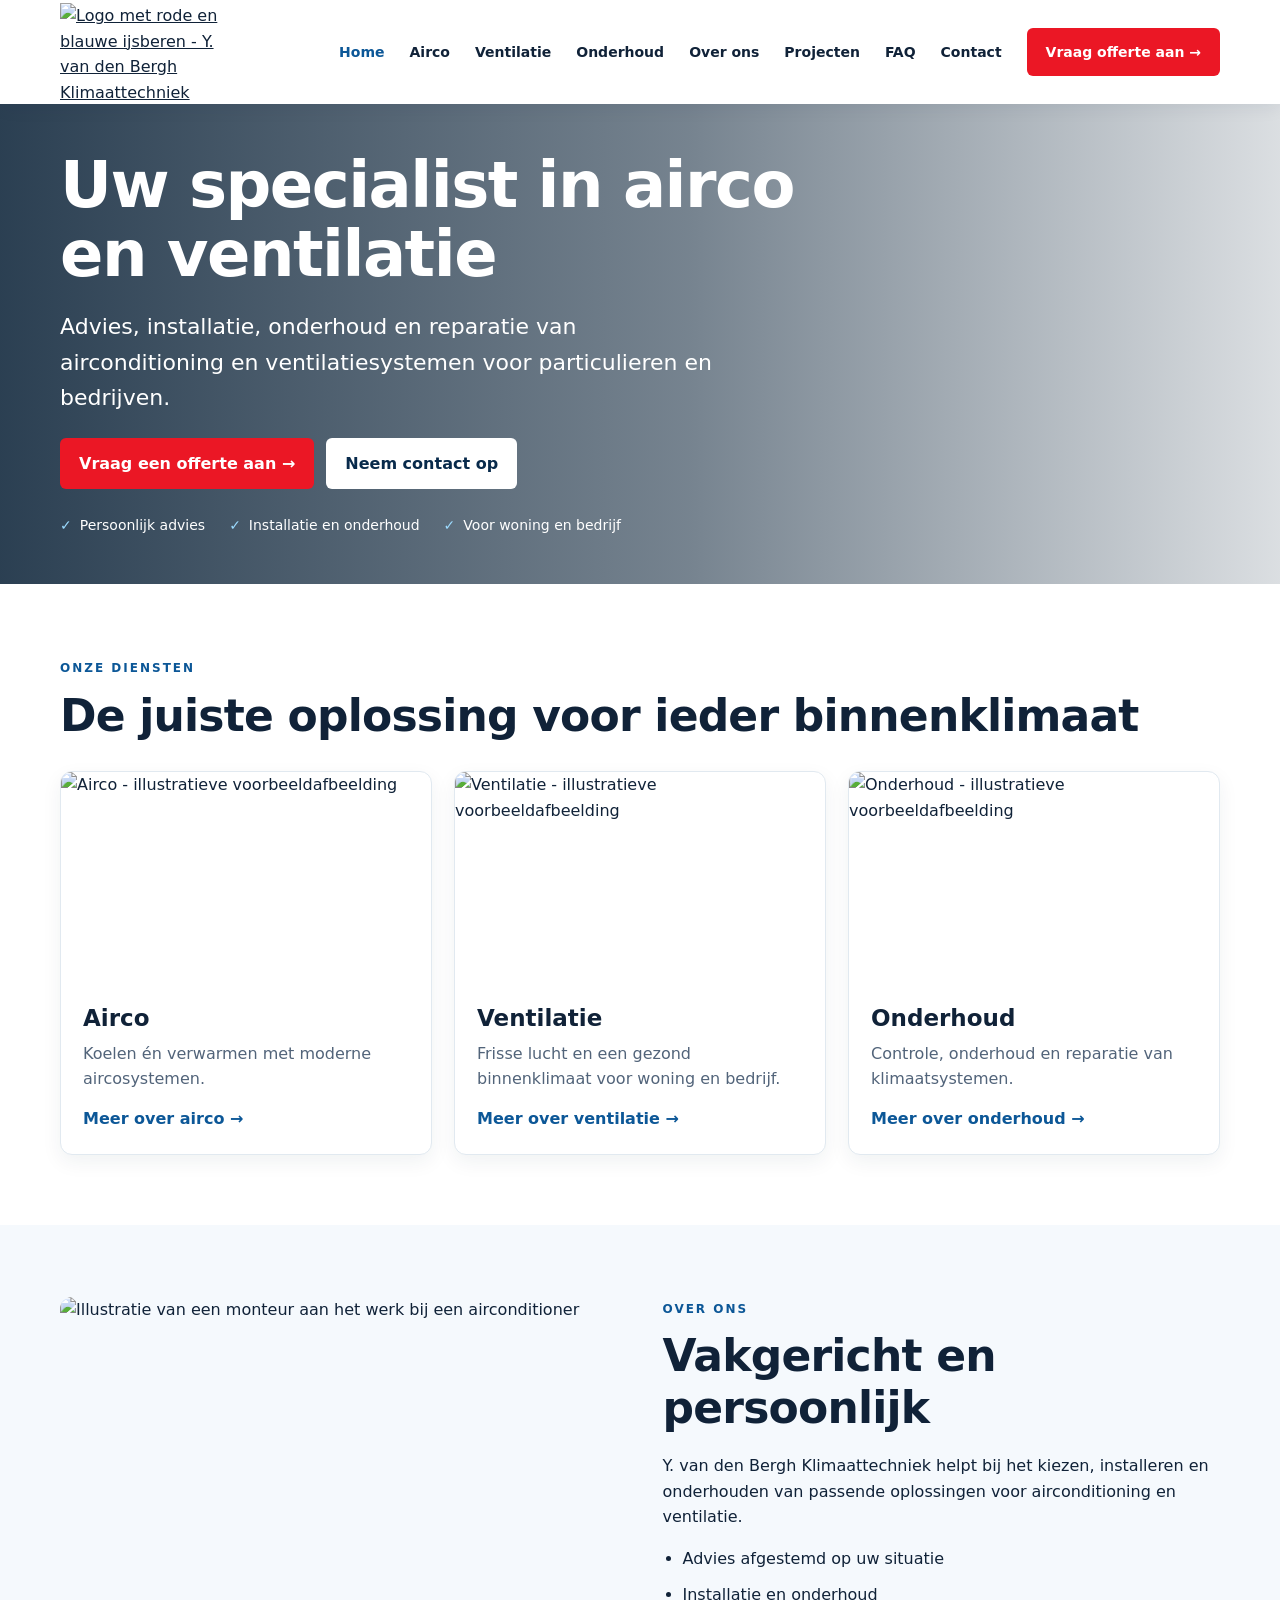
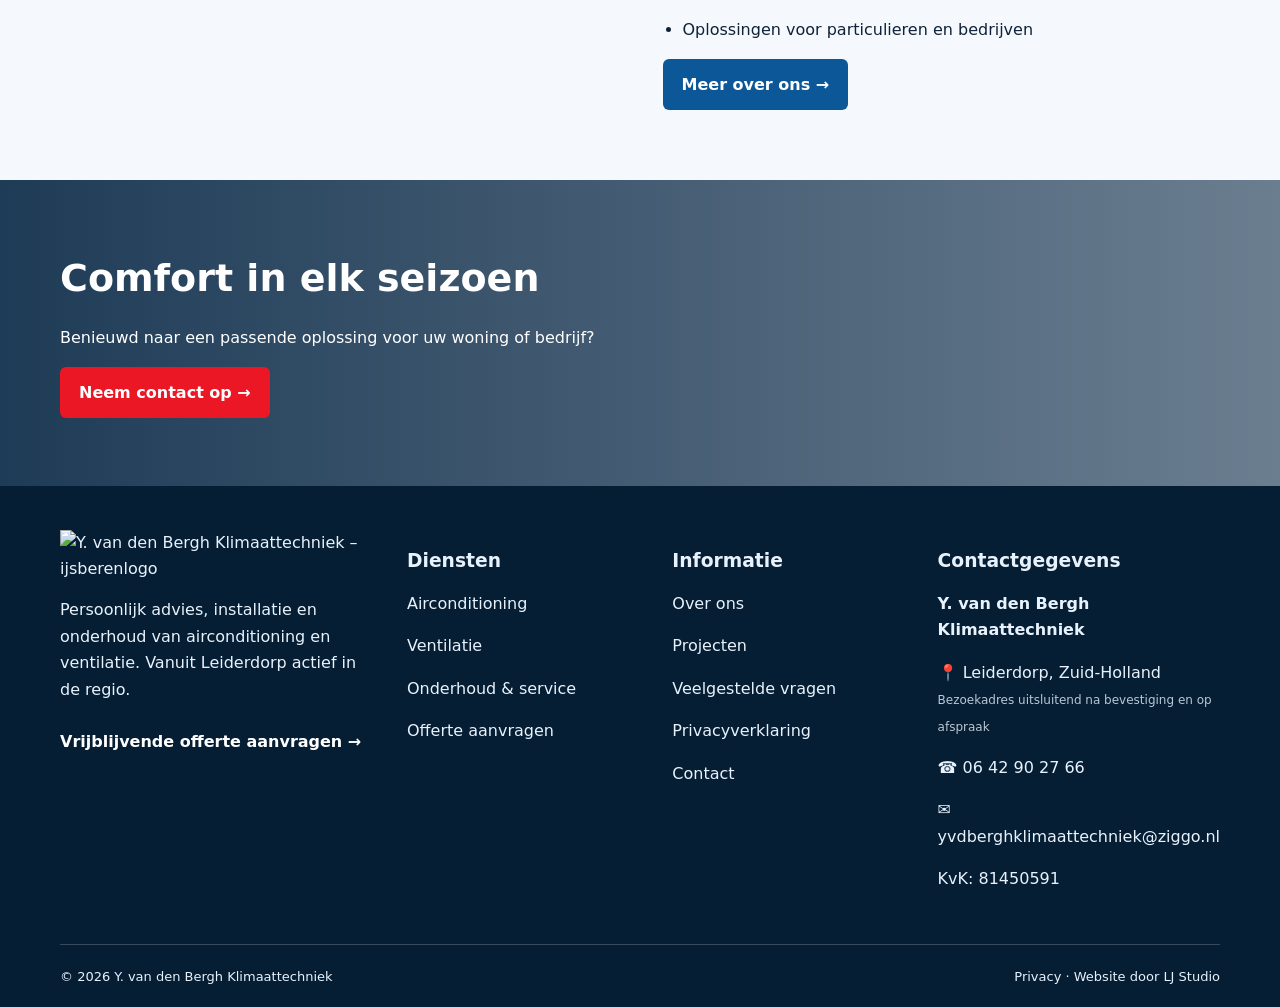
==== index.html @ 5d5ddf6c "Add files via upload" ====
<!DOCTYPE html>

<html lang="nl"><head><meta charset="utf-8"/><meta content="width=device-width, initial-scale=1" name="viewport"/><title>Airco, ventilatie en onderhoud | Y. van den Bergh Klimaattechniek</title><meta content="Advies, installatie en onderhoud van airconditioning en ventilatie voor particulieren en bedrijven." name="description"/><meta content="index,follow" name="robots"/><meta content="#082a4b" name="theme-color"/><link href="https://www.yvdberghklimaattechniek.nl/" rel="canonical"/><link href="style.css" rel="stylesheet"/><script defer="" src="script.js"></script></head><body><header class="header"><div class="container navwrap"><a aria-label="Naar homepage" class="brand" href="index.html"><img alt="Logo met rode en blauwe ijsberen - Y. van den Bergh Klimaattechniek" loading="lazy" src="assets/logo.webp"/></a><button aria-controls="navlinks" aria-expanded="false" aria-label="Navigatiemenu" class="menu">☰</button><nav aria-label="Hoofdnavigatie" class="links" id="navlinks"><a class="active" href="index.html">Home</a><a href="airco.html">Airco</a><a href="ventilatie.html">Ventilatie</a><a href="onderhoud.html">Onderhoud</a><a href="over-ons.html">Over ons</a><a href="projecten.html">Projecten</a><a href="veelgestelde-vragen.html">FAQ</a><a href="contact.html">Contact</a><a class="btn" href="offerte.html">Vraag offerte aan →</a></nav></div></header><main><section class="hero"><div class="container"><h1>Uw specialist in airco en ventilatie</h1><p>Advies, installatie, onderhoud en reparatie van airconditioning en ventilatiesystemen voor particulieren en bedrijven.</p><div class="actions"><a class="btn" href="contact.html">Vraag een offerte aan →</a><a class="btn alt" href="contact.html">Neem contact op</a></div><div class="checks"><span>Persoonlijk advies</span><span>Installatie en onderhoud</span><span>Voor woning en bedrijf</span></div></div></section><section class="section"><div class="container"><span class="eyebrow">Onze diensten</span><h2>De juiste oplossing voor ieder binnenklimaat</h2><div class="grid"><article class="card"><img alt="Airco - illustratieve voorbeeldafbeelding" loading="lazy" src="assets/airco.webp"/><div class="body"><h3>Airco</h3><p>Koelen én verwarmen met moderne aircosystemen.</p><a class="textlink" href="airco.html">Meer over airco →</a></div></article><article class="card"><img alt="Ventilatie - illustratieve voorbeeldafbeelding" loading="lazy" src="assets/ventilatie.webp"/><div class="body"><h3>Ventilatie</h3><p>Frisse lucht en een gezond binnenklimaat voor woning en bedrijf.</p><a class="textlink" href="ventilatie.html">Meer over ventilatie →</a></div></article><article class="card"><img alt="Onderhoud - illustratieve voorbeeldafbeelding" loading="lazy" src="assets/onderhoud.webp"/><div class="body"><h3>Onderhoud</h3><p>Controle, onderhoud en reparatie van klimaatsystemen.</p><a class="textlink" href="onderhoud.html">Meer over onderhoud →</a></div></article></div></div></section><section class="section soft"><div class="container split"><img alt="Illustratie van een monteur aan het werk bij een airconditioner" loading="lazy" src="assets/monteur.webp"/><div><span class="eyebrow">Over ons</span><h2>Vakgericht en persoonlijk</h2><p>Y. van den Bergh Klimaattechniek helpt bij het kiezen, installeren en onderhouden van passende oplossingen voor airconditioning en ventilatie.</p><ul><li>Advies afgestemd op uw situatie</li><li>Installatie en onderhoud</li><li>Oplossingen voor particulieren en bedrijven</li></ul><a class="btn blue" href="over-ons.html">Meer over ons →</a></div></div></section><section class="banner"><div class="container"><h2>Comfort in elk seizoen</h2><p>Benieuwd naar een passende oplossing voor uw woning of bedrijf?</p><a class="btn" href="contact.html">Neem contact op →</a></div></section></main><footer class="footer"><div class="container"><div class="footgrid expanded"><div><a href="index.html"><img alt="Y. van den Bergh Klimaattechniek – ijsberenlogo" loading="lazy" src="assets/logo.webp"/></a><p>Persoonlijk advies, installatie en onderhoud van airconditioning en ventilatie. Vanuit Leiderdorp actief in de regio.</p><a class="foot-cta" href="offerte.html">Vrijblijvende offerte aanvragen →</a></div><div><h3>Diensten</h3><p><a href="airco.html">Airconditioning</a></p><p><a href="ventilatie.html">Ventilatie</a></p><p><a href="onderhoud.html">Onderhoud &amp; service</a></p><p><a href="offerte.html">Offerte aanvragen</a></p></div><div><h3>Informatie</h3><p><a href="over-ons.html">Over ons</a></p><p><a href="projecten.html">Projecten</a></p><p><a href="veelgestelde-vragen.html">Veelgestelde vragen</a></p><p><a href="privacyverklaring.html">Privacyverklaring</a></p><p><a href="contact.html">Contact</a></p></div><div><h3>Contactgegevens</h3><p><strong>Y. van den Bergh Klimaattechniek</strong></p><p><span aria-hidden="true">📍</span> Leiderdorp, Zuid-Holland<br/><small>Bezoekadres uitsluitend na bevestiging en op afspraak</small></p><p><span aria-hidden="true">☎</span> <a href="tel:+31642902766">06 42 90 27 66</a></p><p><span aria-hidden="true">✉</span> <a href="mailto:yvdberghklimaattechniek@ziggo.nl">yvdberghklimaattechniek@ziggo.nl</a></p><p>KvK: 81450591</p></div></div><div class="footerbottom"><span>© 2026 Y. van den Bergh Klimaattechniek</span><span><a href="privacyverklaring.html">Privacy</a> · Website door <a href="https://www.ljstudio.nl/" rel="noopener">LJ Studio</a></span></div></div></footer></body></html>
---- style.css ----
:root{--navy:#082a4b;--blue:#0c5797;--red:#eb1725;--light:#eaf5ff;--ink:#102238;--muted:#52647a}*{box-sizing:border-box}html{scroll-behavior:smooth}body{margin:0;color:var(--ink);font-family:system-ui,-apple-system,Segoe UI,Arial,sans-serif;line-height:1.6}a{color:inherit}img{max-width:100%;display:block}.container{width:min(1160px,calc(100% - 40px));margin:auto}.header{background:#fff;position:sticky;top:0;z-index:20;box-shadow:0 2px 18px #0b244015}.navwrap{display:flex;align-items:center;justify-content:space-between;gap:20px;min-height:104px}.brand img{width:175px;height:98px;object-fit:contain}.links{display:flex;align-items:center;gap:25px}.links a{text-decoration:none;font-weight:650;font-size:14px;white-space:nowrap}.links a.active,.links a:hover{color:var(--blue)}.btn{display:inline-flex;align-items:center;justify-content:center;gap:9px;padding:13px 19px;border-radius:6px;text-decoration:none;font-weight:750;background:var(--red);color:#fff;border:0;cursor:pointer}.btn:hover{filter:brightness(.94)}.btn.alt{background:#fff;color:var(--navy)}.btn.blue{background:var(--blue)}.menu{display:none;border:1px solid #cdd9e6;background:#fff;border-radius:8px;padding:10px 14px;font-size:24px}.hero{background:linear-gradient(90deg,#061e34d9 0%,#061e348c 54%,#061e3425 100%),url('assets/hero.webp') center/cover;min-height:480px;display:flex;align-items:center;color:white}.hero h1{font-size:clamp(36px,5vw,65px);line-height:1.08;max-width:740px;margin:0 0 20px;letter-spacing:-1.5px}.hero p{font-size:clamp(17px,2vw,22px);max-width:660px;margin:0 0 23px}.actions{display:flex;gap:12px;flex-wrap:wrap}.checks{display:flex;gap:24px;flex-wrap:wrap;margin-top:25px;font-size:14px}.checks span:before{content:'✓';color:#9cdbff;margin-right:8px}.section{padding:70px 0}.section.soft{background:#f5f9fd}.eyebrow{font-size:12px;font-weight:800;color:var(--blue);letter-spacing:2px;text-transform:uppercase}.section h2,.pagehero h1{font-size:clamp(29px,4vw,44px);line-height:1.17;letter-spacing:-.8px;margin:10px 0 20px}.intro{color:var(--muted);max-width:720px}.grid{display:grid;grid-template-columns:repeat(3,1fr);gap:22px;margin-top:30px}.card{border:1px solid #e1e9f0;border-radius:12px;overflow:hidden;box-shadow:0 7px 20px #122b4410;background:white}.card img{width:100%;height:210px;object-fit:cover}.card .body{padding:22px}.card h3{font-size:23px;margin:0 0 8px}.card p{color:var(--muted);margin:0 0 14px}.textlink{color:var(--blue);font-weight:750;text-decoration:none}.split{display:grid;grid-template-columns:1fr 1fr;gap:45px;align-items:center}.split img{width:100%;height:410px;object-fit:cover;border-radius:12px}.split ul{padding-left:20px}.split li{margin:10px 0}.pagehero{padding:85px 0;background:linear-gradient(110deg,#072743,#115a93);color:white}.pagehero p{max-width:760px;font-size:19px}.content p{max-width:800px}.banner{background:linear-gradient(90deg,#082846e8,#08284699),url('assets/kantoor.webp') center/cover;color:#fff;padding:68px 0}.banner h2{font-size:38px;margin:0 0 8px}.footer{background:#061e34;color:#e8f2fc;padding:44px 0 20px}.footgrid{display:grid;grid-template-columns:2fr 1fr 1.3fr;gap:28px}.footer a{color:#e8f2fc;text-decoration:none}.footer a:hover{text-decoration:underline}.footer .small{font-size:13px;color:#c2d3e2;border-top:1px solid #ffffff30;padding-top:18px;margin-top:28px}.footerlogo{background:white;padding:8px;border-radius:8px;width:150px}.form{max-width:720px;display:grid;gap:14px}.form label{font-weight:700}.form input,.form textarea,.form select{width:100%;font:inherit;padding:12px;border:1px solid #b9c9d7;border-radius:7px}.form textarea{min-height:140px}.note{background:#eaf5ff;border-left:4px solid var(--blue);padding:16px;border-radius:5px;color:#30475c}.feature{padding:18px;background:#f2f8ff;border-radius:10px;margin:15px 0}.pill{display:inline-block;background:#e7f3ff;color:#074778;border-radius:50px;padding:6px 12px;font-weight:700;font-size:13px}.faq details{border-bottom:1px solid #d9e4ef;padding:15px 0}.faq summary{cursor:pointer;font-weight:750}h3{line-height:1.25}@media(max-width:850px){.navwrap{min-height:75px}.brand img{width:125px;height:70px}.menu{display:block}.links{display:none;position:absolute;left:0;right:0;top:75px;background:#fff;box-shadow:0 10px 18px #061e3420;padding:20px;flex-direction:column;align-items:stretch;gap:17px}.links.open{display:flex}.grid{grid-template-columns:1fr}.split{grid-template-columns:1fr}.split img{height:300px}.footgrid{grid-template-columns:1fr 1fr}.hero{min-height:530px}.hero h1{font-size:39px}}@media(max-width:530px){.container{width:min(100% - 28px,1160px)}.section{padding:45px 0}.footgrid{grid-template-columns:1fr}.hero h1{font-size:34px}.pagehero{padding:54px 0}.checks{gap:10px}.actions .btn{width:100%}.banner h2{font-size:30px}}

/* Uitgebreide footer, privacy en formulier */
.footgrid.expanded{grid-template-columns:1.35fr 1fr 1fr 1.2fr;gap:32px}.footer .footgrid p{line-height:1.65}.footer a{color:inherit}.footer a:hover{text-decoration:underline}.foot-cta{display:inline-block;margin-top:10px;color:#fff!important;font-weight:700}.footerbottom{border-top:1px solid rgba(255,255,255,.2);margin-top:35px;padding-top:22px;display:flex;gap:16px;justify-content:space-between;flex-wrap:wrap;font-size:13px}.legal{max-width:820px}.legal h2{margin-top:30px}.legal p{line-height:1.75}.faq{max-width:900px}.faq details{border-bottom:1px solid #d7e0ea;padding:17px 5px}.faq summary{cursor:pointer;font-weight:700;color:#082a4b}.faq p{padding-top:10px}.formgrid{display:grid;grid-template-columns:1fr 1fr;gap:14px}.consent{display:flex;align-items:flex-start;gap:10px;font-size:14px;line-height:1.5}.consent input{width:auto;margin-top:5px}.hidden-field{position:absolute;left:-9999px}.footer small{font-size:12px;opacity:.8}@media(max-width:900px){.footgrid.expanded{grid-template-columns:repeat(2,minmax(0,1fr))}}@media(max-width:600px){.footgrid.expanded,.formgrid{grid-template-columns:1fr}.footerbottom{flex-direction:column}}
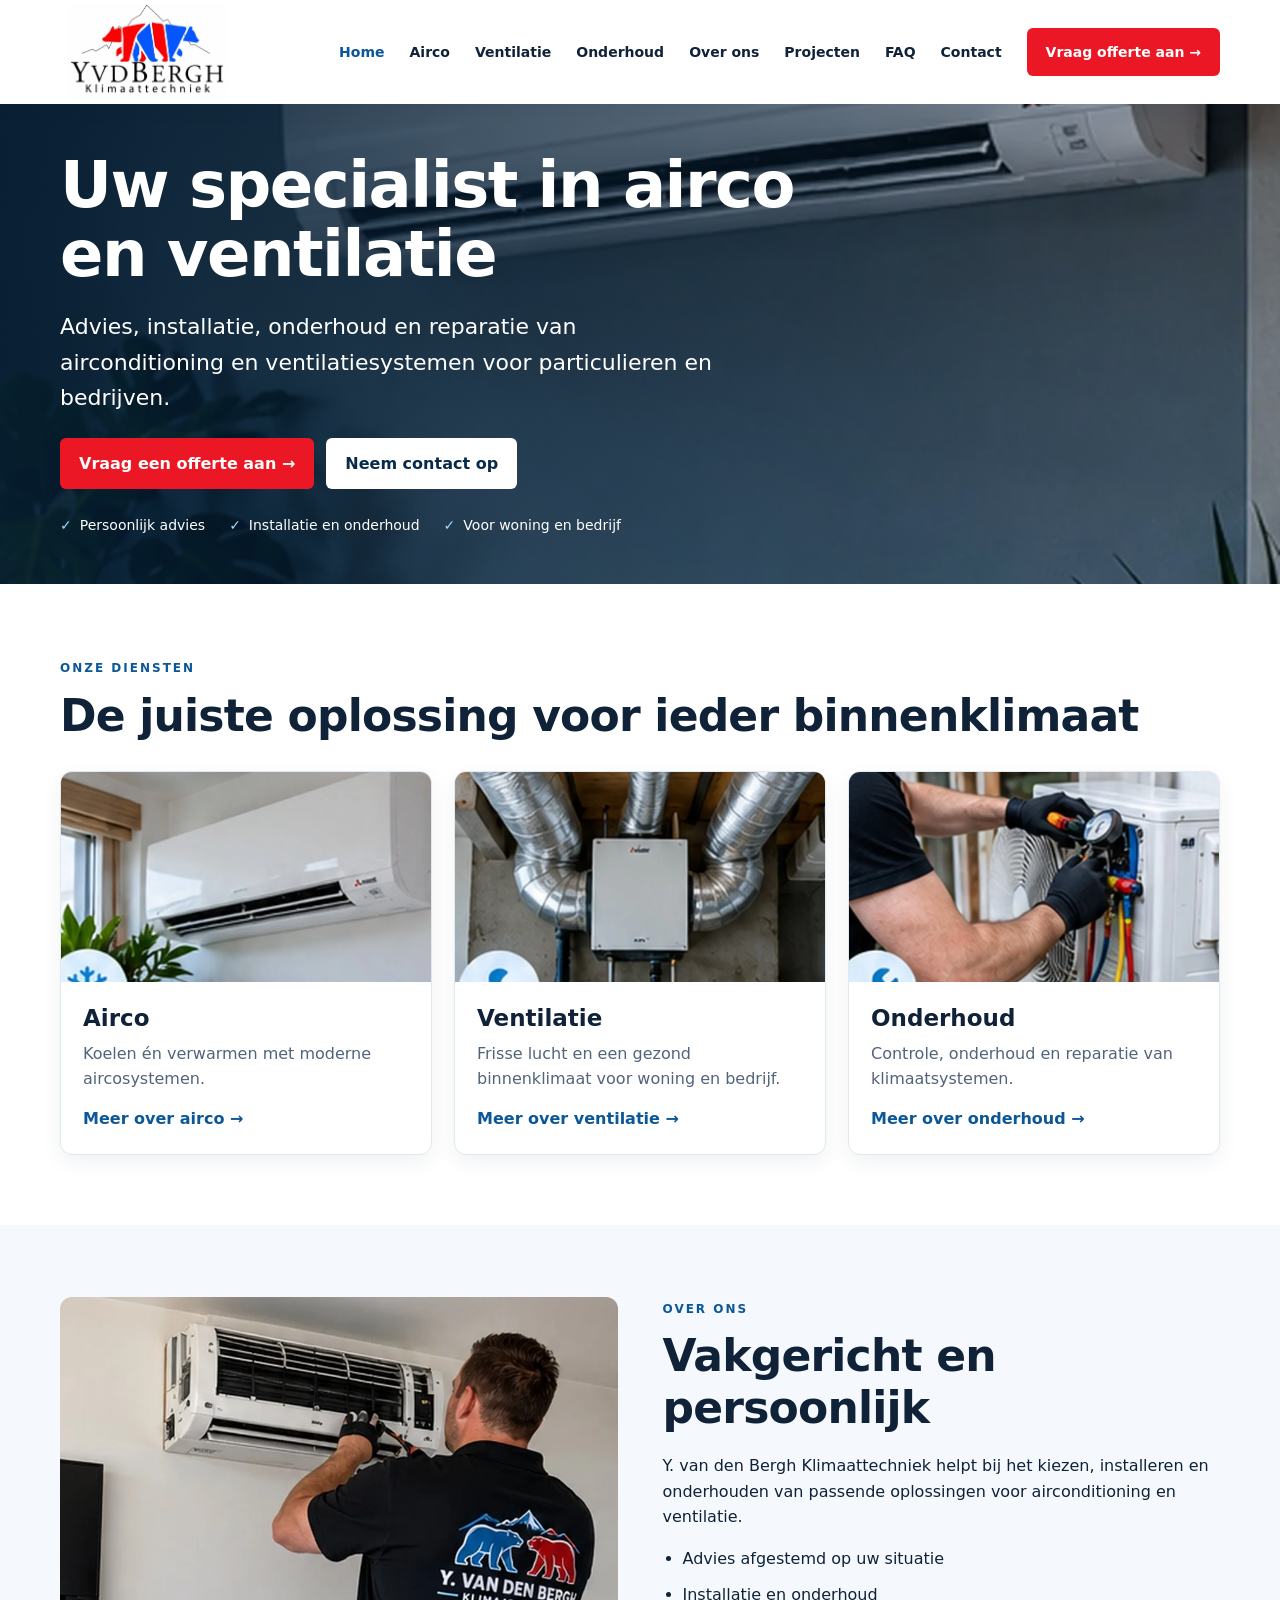
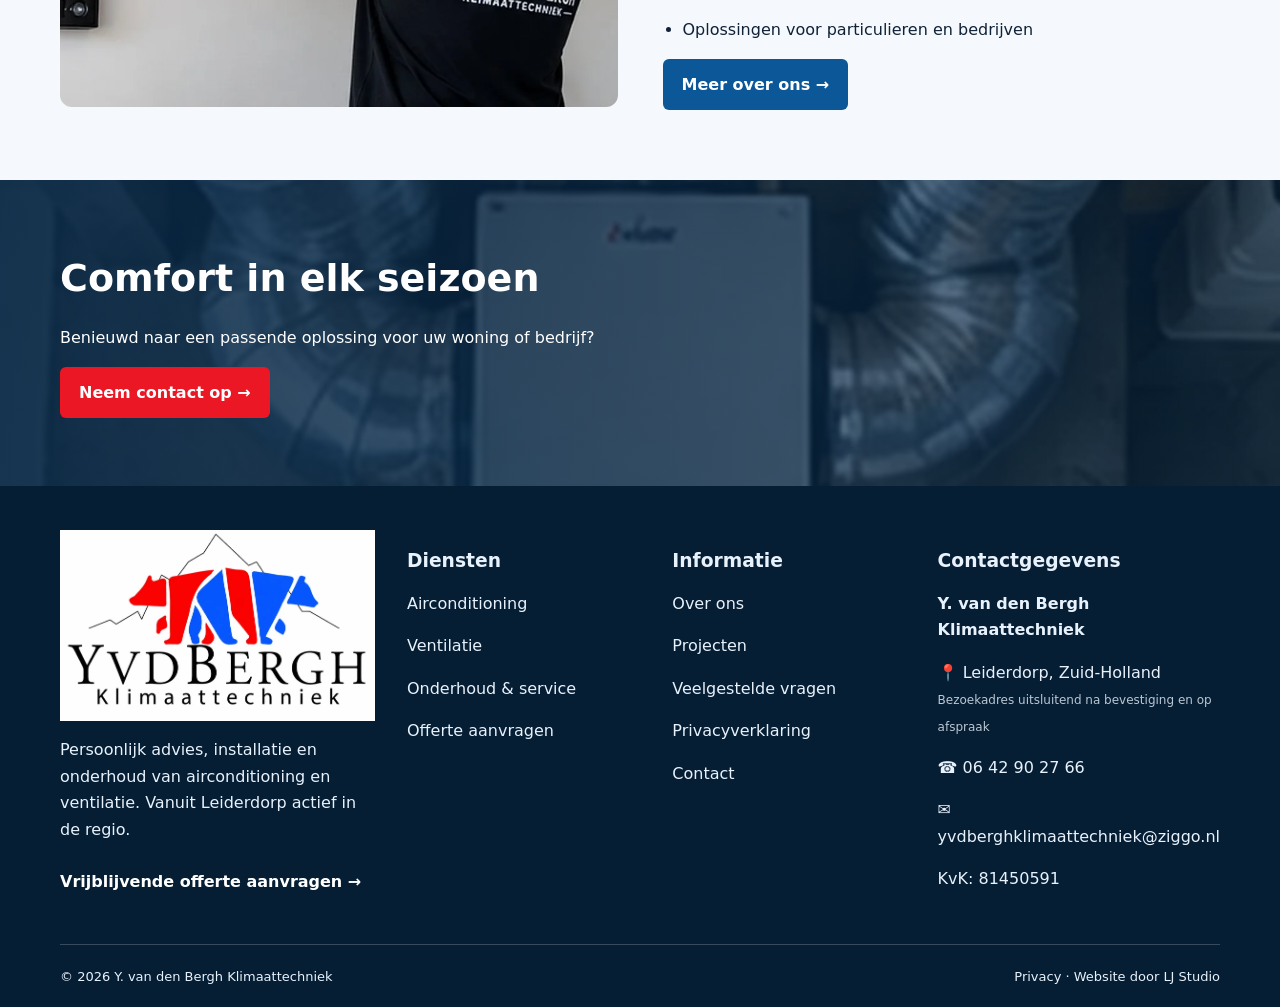
==== commit c1c5e81a: "Verbeter homepage offerte-CTA voor demo" ====
--- a/index.html
+++ b/index.html
@@ -1,3 +1,3 @@
 <!DOCTYPE html>
 
-<html lang="nl"><head><meta charset="utf-8"/><meta content="width=device-width, initial-scale=1" name="viewport"/><title>Airco, ventilatie en onderhoud | Y. van den Bergh Klimaattechniek</title><meta content="Advies, installatie en onderhoud van airconditioning en ventilatie voor particulieren en bedrijven." name="description"/><meta content="index,follow" name="robots"/><meta content="#082a4b" name="theme-color"/><link href="https://www.yvdberghklimaattechniek.nl/" rel="canonical"/><link href="style.css" rel="stylesheet"/><script defer="" src="script.js"></script></head><body><header class="header"><div class="container navwrap"><a aria-label="Naar homepage" class="brand" href="index.html"><img alt="Logo met rode en blauwe ijsberen - Y. van den Bergh Klimaattechniek" loading="lazy" src="assets/logo.webp"/></a><button aria-controls="navlinks" aria-expanded="false" aria-label="Navigatiemenu" class="menu">☰</button><nav aria-label="Hoofdnavigatie" class="links" id="navlinks"><a class="active" href="index.html">Home</a><a href="airco.html">Airco</a><a href="ventilatie.html">Ventilatie</a><a href="onderhoud.html">Onderhoud</a><a href="over-ons.html">Over ons</a><a href="projecten.html">Projecten</a><a href="veelgestelde-vragen.html">FAQ</a><a href="contact.html">Contact</a><a class="btn" href="offerte.html">Vraag offerte aan →</a></nav></div></header><main><section class="hero"><div class="container"><h1>Uw specialist in airco en ventilatie</h1><p>Advies, installatie, onderhoud en reparatie van airconditioning en ventilatiesystemen voor particulieren en bedrijven.</p><div class="actions"><a class="btn" href="contact.html">Vraag een offerte aan →</a><a class="btn alt" href="contact.html">Neem contact op</a></div><div class="checks"><span>Persoonlijk advies</span><span>Installatie en onderhoud</span><span>Voor woning en bedrijf</span></div></div></section><section class="section"><div class="container"><span class="eyebrow">Onze diensten</span><h2>De juiste oplossing voor ieder binnenklimaat</h2><div class="grid"><article class="card"><img alt="Airco - illustratieve voorbeeldafbeelding" loading="lazy" src="assets/airco.webp"/><div class="body"><h3>Airco</h3><p>Koelen én verwarmen met moderne aircosystemen.</p><a class="textlink" href="airco.html">Meer over airco →</a></div></article><article class="card"><img alt="Ventilatie - illustratieve voorbeeldafbeelding" loading="lazy" src="assets/ventilatie.webp"/><div class="body"><h3>Ventilatie</h3><p>Frisse lucht en een gezond binnenklimaat voor woning en bedrijf.</p><a class="textlink" href="ventilatie.html">Meer over ventilatie →</a></div></article><article class="card"><img alt="Onderhoud - illustratieve voorbeeldafbeelding" loading="lazy" src="assets/onderhoud.webp"/><div class="body"><h3>Onderhoud</h3><p>Controle, onderhoud en reparatie van klimaatsystemen.</p><a class="textlink" href="onderhoud.html">Meer over onderhoud →</a></div></article></div></div></section><section class="section soft"><div class="container split"><img alt="Illustratie van een monteur aan het werk bij een airconditioner" loading="lazy" src="assets/monteur.webp"/><div><span class="eyebrow">Over ons</span><h2>Vakgericht en persoonlijk</h2><p>Y. van den Bergh Klimaattechniek helpt bij het kiezen, installeren en onderhouden van passende oplossingen voor airconditioning en ventilatie.</p><ul><li>Advies afgestemd op uw situatie</li><li>Installatie en onderhoud</li><li>Oplossingen voor particulieren en bedrijven</li></ul><a class="btn blue" href="over-ons.html">Meer over ons →</a></div></div></section><section class="banner"><div class="container"><h2>Comfort in elk seizoen</h2><p>Benieuwd naar een passende oplossing voor uw woning of bedrijf?</p><a class="btn" href="contact.html">Neem contact op →</a></div></section></main><footer class="footer"><div class="container"><div class="footgrid expanded"><div><a href="index.html"><img alt="Y. van den Bergh Klimaattechniek – ijsberenlogo" loading="lazy" src="assets/logo.webp"/></a><p>Persoonlijk advies, installatie en onderhoud van airconditioning en ventilatie. Vanuit Leiderdorp actief in de regio.</p><a class="foot-cta" href="offerte.html">Vrijblijvende offerte aanvragen →</a></div><div><h3>Diensten</h3><p><a href="airco.html">Airconditioning</a></p><p><a href="ventilatie.html">Ventilatie</a></p><p><a href="onderhoud.html">Onderhoud &amp; service</a></p><p><a href="offerte.html">Offerte aanvragen</a></p></div><div><h3>Informatie</h3><p><a href="over-ons.html">Over ons</a></p><p><a href="projecten.html">Projecten</a></p><p><a href="veelgestelde-vragen.html">Veelgestelde vragen</a></p><p><a href="privacyverklaring.html">Privacyverklaring</a></p><p><a href="contact.html">Contact</a></p></div><div><h3>Contactgegevens</h3><p><strong>Y. van den Bergh Klimaattechniek</strong></p><p><span aria-hidden="true">📍</span> Leiderdorp, Zuid-Holland<br/><small>Bezoekadres uitsluitend na bevestiging en op afspraak</small></p><p><span aria-hidden="true">☎</span> <a href="tel:+31642902766">06 42 90 27 66</a></p><p><span aria-hidden="true">✉</span> <a href="mailto:yvdberghklimaattechniek@ziggo.nl">yvdberghklimaattechniek@ziggo.nl</a></p><p>KvK: 81450591</p></div></div><div class="footerbottom"><span>© 2026 Y. van den Bergh Klimaattechniek</span><span><a href="privacyverklaring.html">Privacy</a> · Website door <a href="https://www.ljstudio.nl/" rel="noopener">LJ Studio</a></span></div></div></footer></body></html>+<html lang="nl"><head><meta charset="utf-8"/><meta content="width=device-width, initial-scale=1" name="viewport"/><title>Airco, ventilatie en onderhoud | Y. van den Bergh Klimaattechniek</title><meta content="Advies, installatie en onderhoud van airconditioning en ventilatie voor particulieren en bedrijven." name="description"/><meta content="index,follow" name="robots"/><meta content="#082a4b" name="theme-color"/><link href="https://www.yvdberghklimaattechniek.nl/" rel="canonical"/><link href="style.css" rel="stylesheet"/><script defer="" src="script.js"></script></head><body><header class="header"><div class="container navwrap"><a aria-label="Naar homepage" class="brand" href="index.html"><img alt="Logo met rode en blauwe ijsberen - Y. van den Bergh Klimaattechniek" loading="lazy" src="assets/logo.webp"/></a><button aria-controls="navlinks" aria-expanded="false" aria-label="Navigatiemenu" class="menu">☰</button><nav aria-label="Hoofdnavigatie" class="links" id="navlinks"><a class="active" href="index.html">Home</a><a href="airco.html">Airco</a><a href="ventilatie.html">Ventilatie</a><a href="onderhoud.html">Onderhoud</a><a href="over-ons.html">Over ons</a><a href="projecten.html">Projecten</a><a href="veelgestelde-vragen.html">FAQ</a><a href="contact.html">Contact</a><a class="btn" href="offerte.html">Vraag offerte aan →</a></nav></div></header><main><section class="hero"><div class="container"><h1>Uw specialist in airco en ventilatie</h1><p>Advies, installatie, onderhoud en reparatie van airconditioning en ventilatiesystemen voor particulieren en bedrijven.</p><div class="actions"><a class="btn" href="offerte.html">Vraag een offerte aan →</a><a class="btn alt" href="contact.html">Neem contact op</a></div><div class="checks"><span>Persoonlijk advies</span><span>Installatie en onderhoud</span><span>Voor woning en bedrijf</span></div></div></section><section class="section"><div class="container"><span class="eyebrow">Onze diensten</span><h2>De juiste oplossing voor ieder binnenklimaat</h2><div class="grid"><article class="card"><img alt="Airco - illustratieve voorbeeldafbeelding" loading="lazy" src="assets/airco.webp"/><div class="body"><h3>Airco</h3><p>Koelen én verwarmen met moderne aircosystemen.</p><a class="textlink" href="airco.html">Meer over airco →</a></div></article><article class="card"><img alt="Ventilatie - illustratieve voorbeeldafbeelding" loading="lazy" src="assets/ventilatie.webp"/><div class="body"><h3>Ventilatie</h3><p>Frisse lucht en een gezond binnenklimaat voor woning en bedrijf.</p><a class="textlink" href="ventilatie.html">Meer over ventilatie →</a></div></article><article class="card"><img alt="Onderhoud - illustratieve voorbeeldafbeelding" loading="lazy" src="assets/onderhoud.webp"/><div class="body"><h3>Onderhoud</h3><p>Controle, onderhoud en reparatie van klimaatsystemen.</p><a class="textlink" href="onderhoud.html">Meer over onderhoud →</a></div></article></div></div></section><section class="section soft"><div class="container split"><img alt="Illustratie van een monteur aan het werk bij een airconditioner" loading="lazy" src="assets/monteur.webp"/><div><span class="eyebrow">Over ons</span><h2>Vakgericht en persoonlijk</h2><p>Y. van den Bergh Klimaattechniek helpt bij het kiezen, installeren en onderhouden van passende oplossingen voor airconditioning en ventilatie.</p><ul><li>Advies afgestemd op uw situatie</li><li>Installatie en onderhoud</li><li>Oplossingen voor particulieren en bedrijven</li></ul><a class="btn blue" href="over-ons.html">Meer over ons →</a></div></div></section><section class="banner"><div class="container"><h2>Comfort in elk seizoen</h2><p>Benieuwd naar een passende oplossing voor uw woning of bedrijf?</p><a class="btn" href="contact.html">Neem contact op →</a></div></section></main><footer class="footer"><div class="container"><div class="footgrid expanded"><div><a href="index.html"><img alt="Y. van den Bergh Klimaattechniek – ijsberenlogo" loading="lazy" src="assets/logo.webp"/></a><p>Persoonlijk advies, installatie en onderhoud van airconditioning en ventilatie. Vanuit Leiderdorp actief in de regio.</p><a class="foot-cta" href="offerte.html">Vrijblijvende offerte aanvragen →</a></div><div><h3>Diensten</h3><p><a href="airco.html">Airconditioning</a></p><p><a href="ventilatie.html">Ventilatie</a></p><p><a href="onderhoud.html">Onderhoud &amp; service</a></p><p><a href="offerte.html">Offerte aanvragen</a></p></div><div><h3>Informatie</h3><p><a href="over-ons.html">Over ons</a></p><p><a href="projecten.html">Projecten</a></p><p><a href="veelgestelde-vragen.html">Veelgestelde vragen</a></p><p><a href="privacyverklaring.html">Privacyverklaring</a></p><p><a href="contact.html">Contact</a></p></div><div><h3>Contactgegevens</h3><p><strong>Y. van den Bergh Klimaattechniek</strong></p><p><span aria-hidden="true">📍</span> Leiderdorp, Zuid-Holland<br/><small>Bezoekadres uitsluitend na bevestiging en op afspraak</small></p><p><span aria-hidden="true">☎</span> <a href="tel:+31642902766">06 42 90 27 66</a></p><p><span aria-hidden="true">✉</span> <a href="mailto:yvdberghklimaattechniek@ziggo.nl">yvdberghklimaattechniek@ziggo.nl</a></p><p>KvK: 81450591</p></div></div><div class="footerbottom"><span>© 2026 Y. van den Bergh Klimaattechniek</span><span><a href="privacyverklaring.html">Privacy</a> · Website door <a href="https://www.ljstudio.nl/" rel="noopener">LJ Studio</a></span></div></div></footer></body></html>
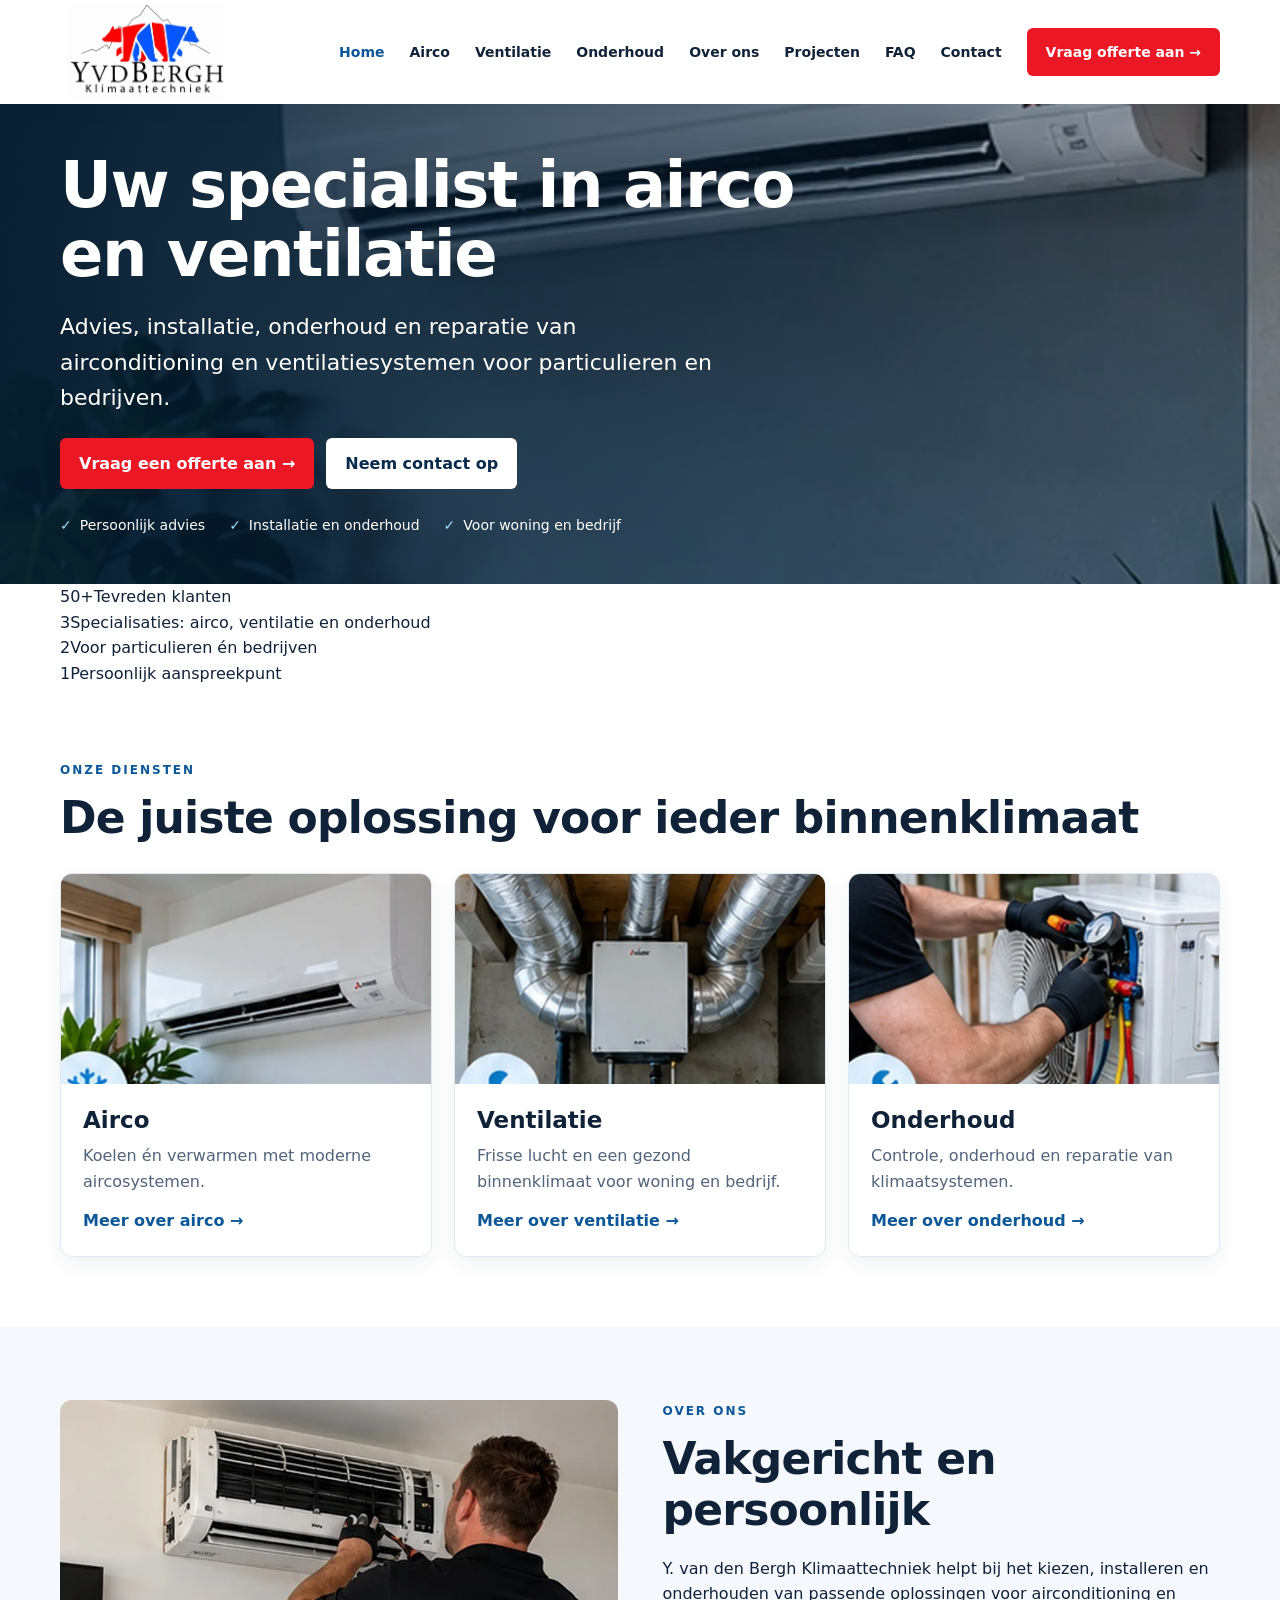
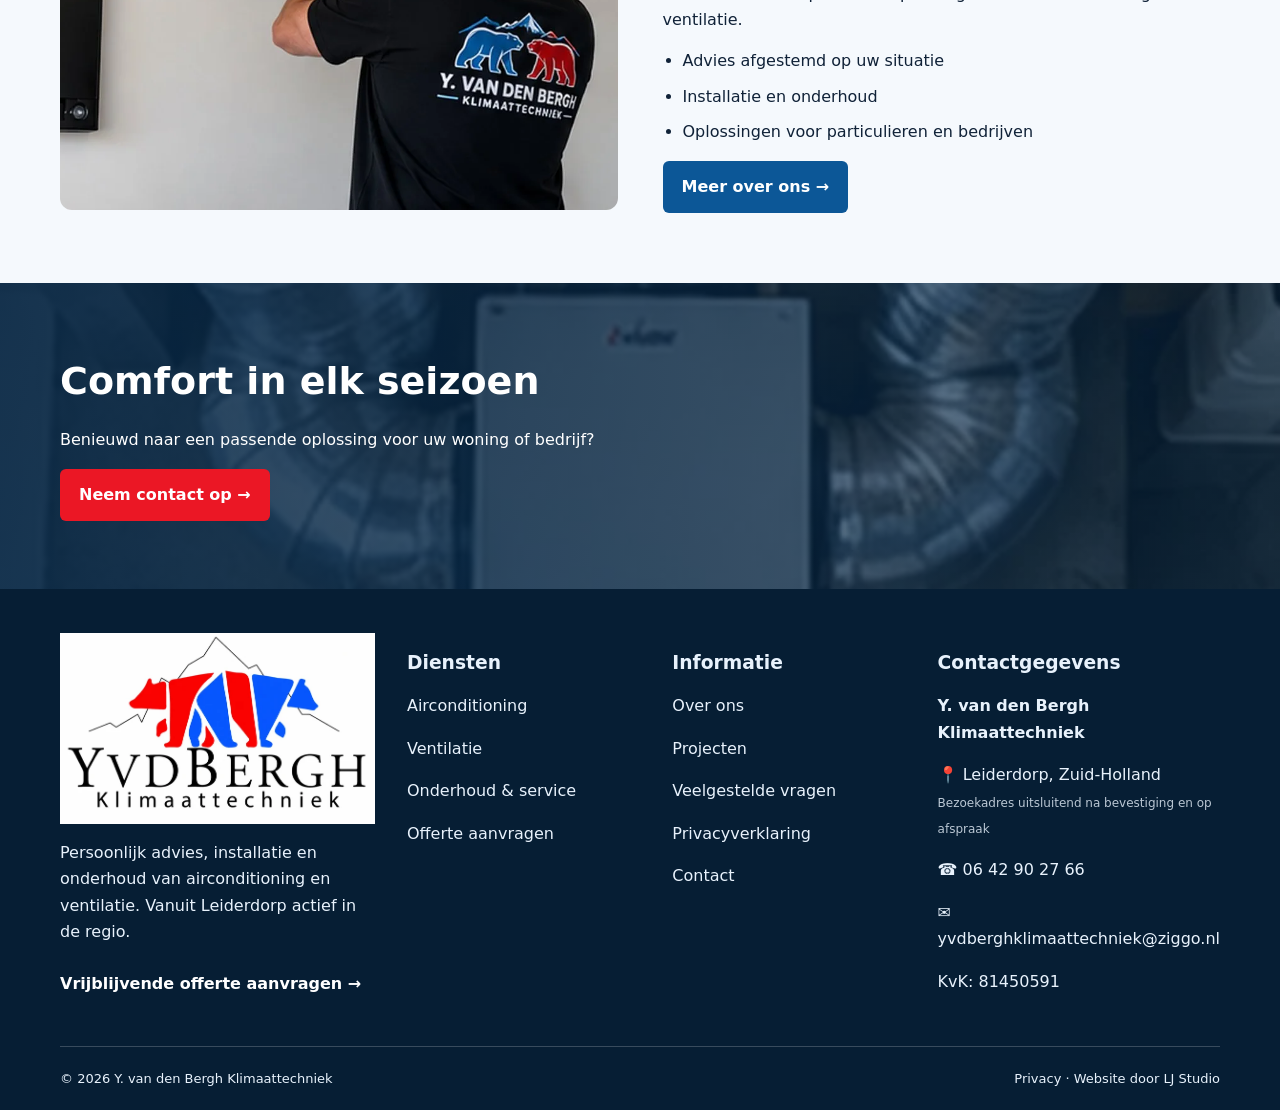
==== commit 9156cf70: "Homepage slideshow en geanimeerde kerncijfers" ====
--- a/index.html
+++ b/index.html
@@ -1,3 +1,3 @@
 <!DOCTYPE html>
 
-<html lang="nl"><head><meta charset="utf-8"/><meta content="width=device-width, initial-scale=1" name="viewport"/><title>Airco, ventilatie en onderhoud | Y. van den Bergh Klimaattechniek</title><meta content="Advies, installatie en onderhoud van airconditioning en ventilatie voor particulieren en bedrijven." name="description"/><meta content="index,follow" name="robots"/><meta content="#082a4b" name="theme-color"/><link href="https://www.yvdberghklimaattechniek.nl/" rel="canonical"/><link href="style.css" rel="stylesheet"/><script defer="" src="script.js"></script></head><body><header class="header"><div class="container navwrap"><a aria-label="Naar homepage" class="brand" href="index.html"><img alt="Logo met rode en blauwe ijsberen - Y. van den Bergh Klimaattechniek" loading="lazy" src="assets/logo.webp"/></a><button aria-controls="navlinks" aria-expanded="false" aria-label="Navigatiemenu" class="menu">☰</button><nav aria-label="Hoofdnavigatie" class="links" id="navlinks"><a class="active" href="index.html">Home</a><a href="airco.html">Airco</a><a href="ventilatie.html">Ventilatie</a><a href="onderhoud.html">Onderhoud</a><a href="over-ons.html">Over ons</a><a href="projecten.html">Projecten</a><a href="veelgestelde-vragen.html">FAQ</a><a href="contact.html">Contact</a><a class="btn" href="offerte.html">Vraag offerte aan →</a></nav></div></header><main><section class="hero"><div class="container"><h1>Uw specialist in airco en ventilatie</h1><p>Advies, installatie, onderhoud en reparatie van airconditioning en ventilatiesystemen voor particulieren en bedrijven.</p><div class="actions"><a class="btn" href="offerte.html">Vraag een offerte aan →</a><a class="btn alt" href="contact.html">Neem contact op</a></div><div class="checks"><span>Persoonlijk advies</span><span>Installatie en onderhoud</span><span>Voor woning en bedrijf</span></div></div></section><section class="section"><div class="container"><span class="eyebrow">Onze diensten</span><h2>De juiste oplossing voor ieder binnenklimaat</h2><div class="grid"><article class="card"><img alt="Airco - illustratieve voorbeeldafbeelding" loading="lazy" src="assets/airco.webp"/><div class="body"><h3>Airco</h3><p>Koelen én verwarmen met moderne aircosystemen.</p><a class="textlink" href="airco.html">Meer over airco →</a></div></article><article class="card"><img alt="Ventilatie - illustratieve voorbeeldafbeelding" loading="lazy" src="assets/ventilatie.webp"/><div class="body"><h3>Ventilatie</h3><p>Frisse lucht en een gezond binnenklimaat voor woning en bedrijf.</p><a class="textlink" href="ventilatie.html">Meer over ventilatie →</a></div></article><article class="card"><img alt="Onderhoud - illustratieve voorbeeldafbeelding" loading="lazy" src="assets/onderhoud.webp"/><div class="body"><h3>Onderhoud</h3><p>Controle, onderhoud en reparatie van klimaatsystemen.</p><a class="textlink" href="onderhoud.html">Meer over onderhoud →</a></div></article></div></div></section><section class="section soft"><div class="container split"><img alt="Illustratie van een monteur aan het werk bij een airconditioner" loading="lazy" src="assets/monteur.webp"/><div><span class="eyebrow">Over ons</span><h2>Vakgericht en persoonlijk</h2><p>Y. van den Bergh Klimaattechniek helpt bij het kiezen, installeren en onderhouden van passende oplossingen voor airconditioning en ventilatie.</p><ul><li>Advies afgestemd op uw situatie</li><li>Installatie en onderhoud</li><li>Oplossingen voor particulieren en bedrijven</li></ul><a class="btn blue" href="over-ons.html">Meer over ons →</a></div></div></section><section class="banner"><div class="container"><h2>Comfort in elk seizoen</h2><p>Benieuwd naar een passende oplossing voor uw woning of bedrijf?</p><a class="btn" href="contact.html">Neem contact op →</a></div></section></main><footer class="footer"><div class="container"><div class="footgrid expanded"><div><a href="index.html"><img alt="Y. van den Bergh Klimaattechniek – ijsberenlogo" loading="lazy" src="assets/logo.webp"/></a><p>Persoonlijk advies, installatie en onderhoud van airconditioning en ventilatie. Vanuit Leiderdorp actief in de regio.</p><a class="foot-cta" href="offerte.html">Vrijblijvende offerte aanvragen →</a></div><div><h3>Diensten</h3><p><a href="airco.html">Airconditioning</a></p><p><a href="ventilatie.html">Ventilatie</a></p><p><a href="onderhoud.html">Onderhoud &amp; service</a></p><p><a href="offerte.html">Offerte aanvragen</a></p></div><div><h3>Informatie</h3><p><a href="over-ons.html">Over ons</a></p><p><a href="projecten.html">Projecten</a></p><p><a href="veelgestelde-vragen.html">Veelgestelde vragen</a></p><p><a href="privacyverklaring.html">Privacyverklaring</a></p><p><a href="contact.html">Contact</a></p></div><div><h3>Contactgegevens</h3><p><strong>Y. van den Bergh Klimaattechniek</strong></p><p><span aria-hidden="true">📍</span> Leiderdorp, Zuid-Holland<br/><small>Bezoekadres uitsluitend na bevestiging en op afspraak</small></p><p><span aria-hidden="true">☎</span> <a href="tel:+31642902766">06 42 90 27 66</a></p><p><span aria-hidden="true">✉</span> <a href="mailto:yvdberghklimaattechniek@ziggo.nl">yvdberghklimaattechniek@ziggo.nl</a></p><p>KvK: 81450591</p></div></div><div class="footerbottom"><span>© 2026 Y. van den Bergh Klimaattechniek</span><span><a href="privacyverklaring.html">Privacy</a> · Website door <a href="https://www.ljstudio.nl/" rel="noopener">LJ Studio</a></span></div></div></footer></body></html>+<html lang="nl"><head><meta charset="utf-8"/><meta content="width=device-width, initial-scale=1" name="viewport"/><title>Airco, ventilatie en onderhoud | Y. van den Bergh Klimaattechniek</title><meta content="Advies, installatie en onderhoud van airconditioning en ventilatie voor particulieren en bedrijven." name="description"/><meta content="index,follow" name="robots"/><meta content="#082a4b" name="theme-color"/><link href="https://www.yvdberghklimaattechniek.nl/" rel="canonical"/><link href="style.css" rel="stylesheet"/><script defer="" src="script.js"></script><link rel="icon" href="favicon.svg" type="image/svg+xml"/><link rel="shortcut icon" href="assets/logo.webp" type="image/webp"/></head><body><header class="header"><div class="container navwrap"><a aria-label="Naar homepage" class="brand" href="index.html"><img alt="Logo met rode en blauwe ijsberen - Y. van den Bergh Klimaattechniek" loading="lazy" src="assets/logo.webp"/></a><button aria-controls="navlinks" aria-expanded="false" aria-label="Navigatiemenu" class="menu">☰</button><nav aria-label="Hoofdnavigatie" class="links" id="navlinks"><a class="active" href="index.html">Home</a><a href="airco.html">Airco</a><a href="ventilatie.html">Ventilatie</a><a href="onderhoud.html">Onderhoud</a><a href="over-ons.html">Over ons</a><a href="projecten.html">Projecten</a><a href="veelgestelde-vragen.html">FAQ</a><a href="contact.html">Contact</a><a class="btn" href="offerte.html">Vraag offerte aan →</a></nav></div></header><main><section class="hero hero-slideshow"><div class="hero-slides" aria-hidden="true"><div class="hero-slide is-active" style="background-image:url('assets/airco.webp')"></div><div class="hero-slide" style="background-image:url('assets/ventilatie.webp')"></div><div class="hero-slide" style="background-image:url('assets/onderhoud.webp')"></div></div><div class="container hero-content"><h1>Uw specialist in airco en ventilatie</h1><p>Advies, installatie, onderhoud en reparatie van airconditioning en ventilatiesystemen voor particulieren en bedrijven.</p><div class="actions"><a class="btn" href="offerte.html">Vraag een offerte aan →</a><a class="btn alt" href="contact.html">Neem contact op</a></div><div class="checks"><span>Persoonlijk advies</span><span>Installatie en onderhoud</span><span>Voor woning en bedrijf</span></div></div></section><section class="stats-section" aria-label="In het kort"><div class="container"><div class="stats-grid"><div class="stat-card"><span class="stat-number" data-count="50" data-suffix="+">50+</span><span class="stat-label">Tevreden klanten</span></div><div class="stat-card"><span class="stat-number" data-count="3">3</span><span class="stat-label">Specialisaties: airco, ventilatie en onderhoud</span></div><div class="stat-card"><span class="stat-number" data-count="2">2</span><span class="stat-label">Voor particulieren én bedrijven</span></div><div class="stat-card"><span class="stat-number" data-count="1">1</span><span class="stat-label">Persoonlijk aanspreekpunt</span></div></div></div></section><section class="section"><div class="container"><span class="eyebrow">Onze diensten</span><h2>De juiste oplossing voor ieder binnenklimaat</h2><div class="grid"><article class="card"><img alt="Airco - illustratieve voorbeeldafbeelding" loading="lazy" src="assets/airco.webp"/><div class="body"><h3>Airco</h3><p>Koelen én verwarmen met moderne aircosystemen.</p><a class="textlink" href="airco.html">Meer over airco →</a></div></article><article class="card"><img alt="Ventilatie - illustratieve voorbeeldafbeelding" loading="lazy" src="assets/ventilatie.webp"/><div class="body"><h3>Ventilatie</h3><p>Frisse lucht en een gezond binnenklimaat voor woning en bedrijf.</p><a class="textlink" href="ventilatie.html">Meer over ventilatie →</a></div></article><article class="card"><img alt="Onderhoud - illustratieve voorbeeldafbeelding" loading="lazy" src="assets/onderhoud.webp"/><div class="body"><h3>Onderhoud</h3><p>Controle, onderhoud en reparatie van klimaatsystemen.</p><a class="textlink" href="onderhoud.html">Meer over onderhoud →</a></div></article></div></div></section><section class="section soft"><div class="container split"><img alt="Illustratie van een monteur aan het werk bij een airconditioner" loading="lazy" src="assets/monteur.webp"/><div><span class="eyebrow">Over ons</span><h2>Vakgericht en persoonlijk</h2><p>Y. van den Bergh Klimaattechniek helpt bij het kiezen, installeren en onderhouden van passende oplossingen voor airconditioning en ventilatie.</p><ul><li>Advies afgestemd op uw situatie</li><li>Installatie en onderhoud</li><li>Oplossingen voor particulieren en bedrijven</li></ul><a class="btn blue" href="over-ons.html">Meer over ons →</a></div></div></section><section class="banner"><div class="container"><h2>Comfort in elk seizoen</h2><p>Benieuwd naar een passende oplossing voor uw woning of bedrijf?</p><a class="btn" href="contact.html">Neem contact op →</a></div></section></main><footer class="footer"><div class="container"><div class="footgrid expanded"><div><a href="index.html"><img alt="Y. van den Bergh Klimaattechniek – ijsberenlogo" loading="lazy" src="assets/logo.webp"/></a><p>Persoonlijk advies, installatie en onderhoud van airconditioning en ventilatie. Vanuit Leiderdorp actief in de regio.</p><a class="foot-cta" href="offerte.html">Vrijblijvende offerte aanvragen →</a></div><div><h3>Diensten</h3><p><a href="airco.html">Airconditioning</a></p><p><a href="ventilatie.html">Ventilatie</a></p><p><a href="onderhoud.html">Onderhoud &amp; service</a></p><p><a href="offerte.html">Offerte aanvragen</a></p></div><div><h3>Informatie</h3><p><a href="over-ons.html">Over ons</a></p><p><a href="projecten.html">Projecten</a></p><p><a href="veelgestelde-vragen.html">Veelgestelde vragen</a></p><p><a href="privacyverklaring.html">Privacyverklaring</a></p><p><a href="contact.html">Contact</a></p></div><div><h3>Contactgegevens</h3><p><strong>Y. van den Bergh Klimaattechniek</strong></p><p><span aria-hidden="true">📍</span> Leiderdorp, Zuid-Holland<br/><small>Bezoekadres uitsluitend na bevestiging en op afspraak</small></p><p><span aria-hidden="true">☎</span> <a href="tel:+31642902766">06 42 90 27 66</a></p><p><span aria-hidden="true">✉</span> <a href="mailto:yvdberghklimaattechniek@ziggo.nl">yvdberghklimaattechniek@ziggo.nl</a></p><p>KvK: 81450591</p></div></div><div class="footerbottom"><span>© 2026 Y. van den Bergh Klimaattechniek</span><span><a href="privacyverklaring.html">Privacy</a> · Website door <a href="https://www.ljstudio.nl/" rel="noopener">LJ Studio</a></span></div></div></footer></body></html>
--- a/style.css
+++ b/style.css
@@ -3,3 +3,61 @@
 
 /* Uitgebreide footer, privacy en formulier */
 .footgrid.expanded{grid-template-columns:1.35fr 1fr 1fr 1.2fr;gap:32px}.footer .footgrid p{line-height:1.65}.footer a{color:inherit}.footer a:hover{text-decoration:underline}.foot-cta{display:inline-block;margin-top:10px;color:#fff!important;font-weight:700}.footerbottom{border-top:1px solid rgba(255,255,255,.2);margin-top:35px;padding-top:22px;display:flex;gap:16px;justify-content:space-between;flex-wrap:wrap;font-size:13px}.legal{max-width:820px}.legal h2{margin-top:30px}.legal p{line-height:1.75}.faq{max-width:900px}.faq details{border-bottom:1px solid #d7e0ea;padding:17px 5px}.faq summary{cursor:pointer;font-weight:700;color:#082a4b}.faq p{padding-top:10px}.formgrid{display:grid;grid-template-columns:1fr 1fr;gap:14px}.consent{display:flex;align-items:flex-start;gap:10px;font-size:14px;line-height:1.5}.consent input{width:auto;margin-top:5px}.hidden-field{position:absolute;left:-9999px}.footer small{font-size:12px;opacity:.8}@media(max-width:900px){.footgrid.expanded{grid-template-columns:repeat(2,minmax(0,1fr))}}@media(max-width:600px){.footgrid.expanded,.formgrid{grid-template-columns:1fr}.footerbottom{flex-direction:column}}
+
+/* LJ Studio: toegankelijkheid en consistente mobiele navigatie */
+a:focus-visible,button:focus-visible,input:focus-visible,textarea:focus-visible,select:focus-visible{outline:3px solid #0c5797;outline-offset:3px}
+@media(max-width:600px){.hero{min-height:420px}.hero .actions .btn{min-height:46px}.checks{gap:9px 18px}}
+
+/* Airco: downloadbare merkbrochures */
+.brand-brochure-grid{display:grid;grid-template-columns:repeat(4,minmax(0,1fr));gap:18px;margin-top:30px}
+.brand-brochure{display:flex;flex-direction:column;align-items:flex-start;gap:12px;background:#fff;border:1px solid #dce7f0;border-radius:14px;padding:24px 20px;box-shadow:0 8px 24px #0b284a0c}
+.brand-brochure-kicker{font-size:10px;letter-spacing:.14em;font-weight:800;color:var(--blue)}
+.brand-brochure h3{font-size:25px;line-height:1.15;margin:0;color:var(--navy)}
+.brand-brochure p{font-size:14px;color:var(--muted);margin:0;flex:1}
+.brand-brochure-year{font-size:12px;color:var(--muted);font-weight:650}
+.brand-brochure .btn{font-size:13px;padding:11px 14px;min-height:44px}
+.brand-brochure-note{font-size:12px;color:var(--muted);margin-top:18px}
+@media(max-width:1050px){.brand-brochure-grid{grid-template-columns:repeat(2,minmax(0,1fr))}}
+@media(max-width:600px){.brand-brochure-grid{grid-template-columns:1fr}.brand-brochure{padding:22px}}
+
+/* Merkgebonden offerte-aanvraag op aircopagina */
+.brand-quote-link{display:block;width:100%;margin-top:4px;padding-top:13px;border-top:1px solid #dce7f0;color:#0c5797;text-decoration:none;font-size:13px;line-height:1.5}
+.brand-quote-link strong{display:block;font-size:14px}
+.brand-quote-link:hover strong{text-decoration:underline}
+.brand-quote-link:focus-visible{outline:3px solid #0c5797;outline-offset:3px}
+
+/* Premium 2x2 merkkaarten, in stijl van het aangeleverde voorbeeld. */
+.brand-brochure-premium{grid-template-columns:repeat(2,minmax(0,1fr));gap:22px}
+.brand-brochure-premium .brand-brochure{position:relative;overflow:hidden;min-height:270px;padding:28px 30px;background:linear-gradient(145deg,#fff 10%,#f0f6fc 100%);border:1px solid #c8d8e9;border-left:5px solid var(--blue);border-radius:18px;box-shadow:0 12px 30px #082a4b14;transition:transform .2s ease,box-shadow .2s ease}
+.brand-brochure-premium .brand-brochure:hover{transform:translateY(-3px);box-shadow:0 18px 36px #082a4b22}
+.brand-brochure-premium .brand-brochure:nth-child(1){border-left-color:#e52930}
+.brand-brochure-premium .brand-brochure:nth-child(2){border-left-color:#0099df}
+.brand-brochure-premium .brand-brochure:nth-child(3){border-left-color:#1656a9}
+.brand-brochure-premium .brand-brochure:nth-child(4){border-left-color:#164caa}
+.brand-brochure-premium .brand-brochure h3{font-size:17px;margin:0;color:#263c54}
+.brand-brochure-premium .brand-brochure p{font-size:14px;flex:0}
+.brand-brochure-premium .brand-brochure .btn{border-radius:999px;margin-top:auto}
+.brand-identity{display:flex;align-items:center;gap:12px;min-height:62px;font-weight:900;line-height:1.05;letter-spacing:-.045em}
+.brand-mitsubishi{font-size:22px;color:#151515;letter-spacing:-.04em}
+.mitsubishi-symbol{display:flex;flex-direction:column;align-items:center;justify-content:center;font-size:26px;line-height:.65;color:#ec1c24;transform:scaleX(1.3)}
+.mitsubishi-symbol span{font-size:17px;white-space:pre}
+.brand-daikin{font-size:40px;color:#0099df;font-style:italic;letter-spacing:-.055em}
+.daikin-symbol{width:39px;height:39px;display:inline-block;flex:none;background:linear-gradient(135deg,#0099df 0 48%,transparent 49% 100%);border-top:7px solid #005caa}
+.brand-panasonic{font-size:36px;color:#164caa;letter-spacing:-.055em}
+.brand-haier{font-size:43px;color:#164caa;letter-spacing:-.065em}
+.brand-brochure-premium .brand-quote-link{margin-top:8px}
+@media(max-width:760px){.brand-brochure-premium{grid-template-columns:1fr}.brand-brochure-premium .brand-brochure{padding:24px;min-height:0}}
+@media(prefers-reduced-motion:reduce){.brand-brochure-premium .brand-brochure{transition:none}}
+
+/* Verfijnde merkpresentatie: duidelijk logo, ruime kaarten, geen dubbele titel. */
+.brand-brochure-premium .brand-brochure{gap:14px;padding:30px 32px;min-height:310px;background:#fff;border-top:1px solid #dce6f1;border-right:1px solid #dce6f1;border-bottom:1px solid #dce6f1}
+.brand-brochure-premium .brand-brochure h3{position:absolute;width:1px;height:1px;padding:0;margin:-1px;overflow:hidden;clip-path:inset(50%);white-space:nowrap}
+.brand-brochure-premium .brand-identity{display:flex;align-items:center;gap:14px;min-height:70px;font-family:Arial,Helvetica,sans-serif;line-height:1.05}
+.brand-brochure-premium .brand-identity svg{flex:none;display:block}
+.brand-brochure-premium .brand-mitsubishi{font-size:23px;letter-spacing:-.04em}
+.brand-brochure-premium .brand-daikin{font-size:42px;font-weight:900;font-style:italic}
+.brand-brochure-premium .brand-panasonic{font-size:37px;font-weight:800;letter-spacing:-.055em}
+.brand-brochure-premium .brand-haier{font-size:45px;font-weight:750;letter-spacing:-.07em}
+.brand-brochure-premium .brand-brochure .btn{margin-top:4px}
+.brand-brochure-premium .brand-quote-link{margin-top:auto}
+@media(max-width:600px){.brand-brochure-premium .brand-brochure{padding:24px 20px}.brand-brochure-premium .brand-mitsubishi{font-size:20px}.brand-brochure-premium .brand-daikin{font-size:36px}.brand-brochure-premium .brand-panasonic{font-size:32px}.brand-brochure-premium .brand-haier{font-size:39px}}
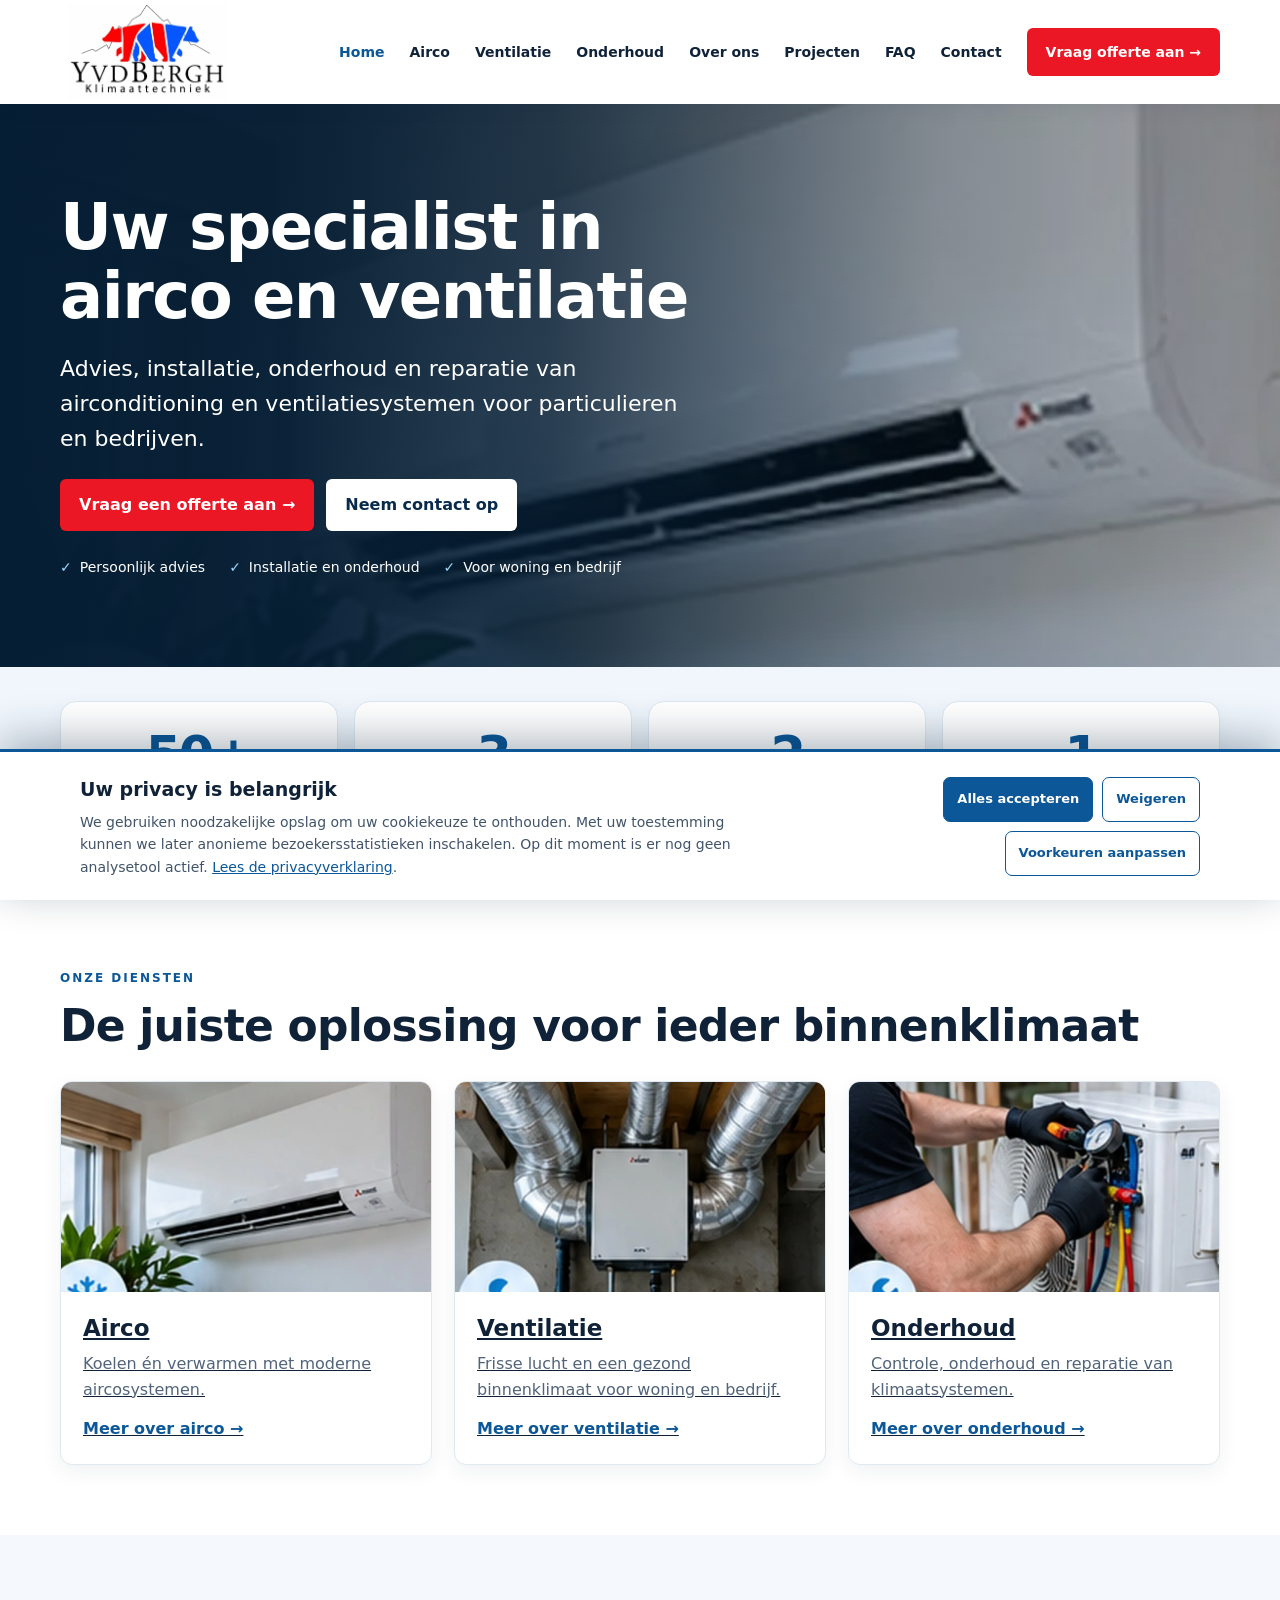
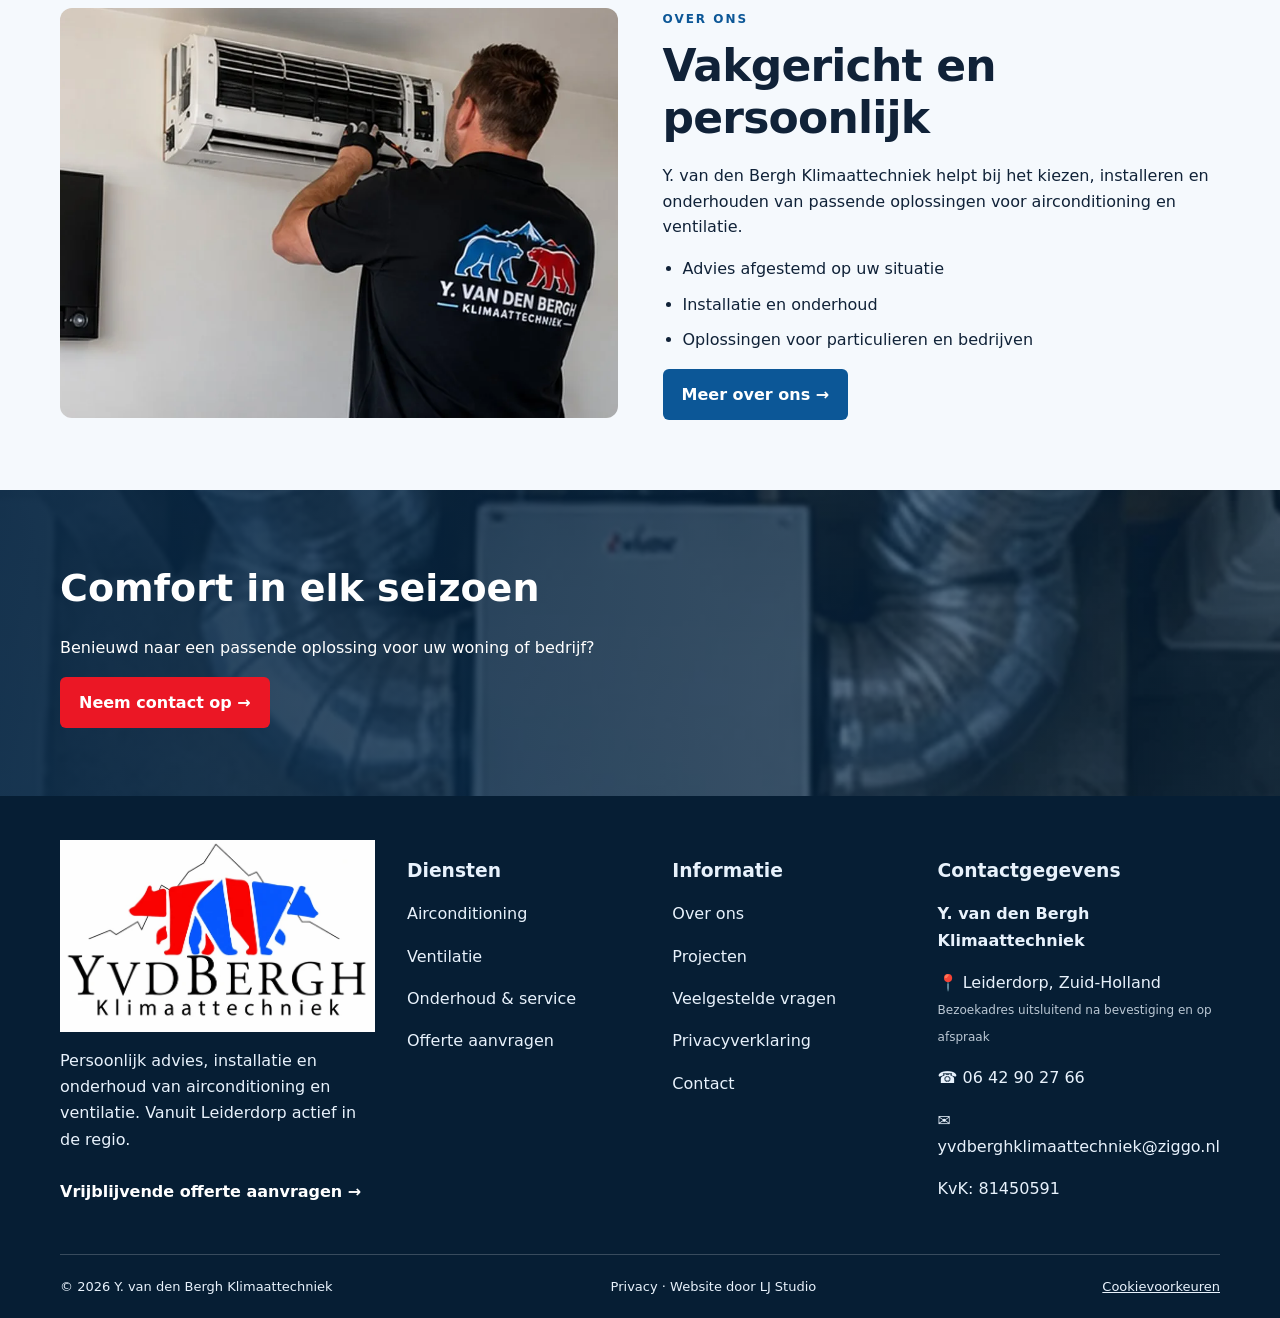
==== commit d87bd264: "Maak drie dienstenkaarten volledig klikbaar" ====
--- a/index.html
+++ b/index.html
@@ -1,3 +1,3 @@
 <!DOCTYPE html>
 
-<html lang="nl"><head><meta charset="utf-8"/><meta content="width=device-width, initial-scale=1" name="viewport"/><title>Airco, ventilatie en onderhoud | Y. van den Bergh Klimaattechniek</title><meta content="Advies, installatie en onderhoud van airconditioning en ventilatie voor particulieren en bedrijven." name="description"/><meta content="index,follow" name="robots"/><meta content="#082a4b" name="theme-color"/><link href="https://www.yvdberghklimaattechniek.nl/" rel="canonical"/><link href="style.css" rel="stylesheet"/><script defer="" src="script.js"></script><link rel="icon" href="favicon.svg" type="image/svg+xml"/><link rel="shortcut icon" href="assets/logo.webp" type="image/webp"/></head><body><header class="header"><div class="container navwrap"><a aria-label="Naar homepage" class="brand" href="index.html"><img alt="Logo met rode en blauwe ijsberen - Y. van den Bergh Klimaattechniek" loading="lazy" src="assets/logo.webp"/></a><button aria-controls="navlinks" aria-expanded="false" aria-label="Navigatiemenu" class="menu">☰</button><nav aria-label="Hoofdnavigatie" class="links" id="navlinks"><a class="active" href="index.html">Home</a><a href="airco.html">Airco</a><a href="ventilatie.html">Ventilatie</a><a href="onderhoud.html">Onderhoud</a><a href="over-ons.html">Over ons</a><a href="projecten.html">Projecten</a><a href="veelgestelde-vragen.html">FAQ</a><a href="contact.html">Contact</a><a class="btn" href="offerte.html">Vraag offerte aan →</a></nav></div></header><main><section class="hero hero-slideshow"><div class="hero-slides" aria-hidden="true"><div class="hero-slide is-active" style="background-image:url('assets/airco.webp')"></div><div class="hero-slide" style="background-image:url('assets/ventilatie.webp')"></div><div class="hero-slide" style="background-image:url('assets/onderhoud.webp')"></div></div><div class="container hero-content"><h1>Uw specialist in airco en ventilatie</h1><p>Advies, installatie, onderhoud en reparatie van airconditioning en ventilatiesystemen voor particulieren en bedrijven.</p><div class="actions"><a class="btn" href="offerte.html">Vraag een offerte aan →</a><a class="btn alt" href="contact.html">Neem contact op</a></div><div class="checks"><span>Persoonlijk advies</span><span>Installatie en onderhoud</span><span>Voor woning en bedrijf</span></div></div></section><section class="stats-section" aria-label="In het kort"><div class="container"><div class="stats-grid"><div class="stat-card"><span class="stat-number" data-count="50" data-suffix="+">50+</span><span class="stat-label">Tevreden klanten</span></div><div class="stat-card"><span class="stat-number" data-count="3">3</span><span class="stat-label">Specialisaties: airco, ventilatie en onderhoud</span></div><div class="stat-card"><span class="stat-number" data-count="2">2</span><span class="stat-label">Voor particulieren én bedrijven</span></div><div class="stat-card"><span class="stat-number" data-count="1">1</span><span class="stat-label">Persoonlijk aanspreekpunt</span></div></div></div></section><section class="section"><div class="container"><span class="eyebrow">Onze diensten</span><h2>De juiste oplossing voor ieder binnenklimaat</h2><div class="grid"><article class="card"><img alt="Airco - illustratieve voorbeeldafbeelding" loading="lazy" src="assets/airco.webp"/><div class="body"><h3>Airco</h3><p>Koelen én verwarmen met moderne aircosystemen.</p><a class="textlink" href="airco.html">Meer over airco →</a></div></article><article class="card"><img alt="Ventilatie - illustratieve voorbeeldafbeelding" loading="lazy" src="assets/ventilatie.webp"/><div class="body"><h3>Ventilatie</h3><p>Frisse lucht en een gezond binnenklimaat voor woning en bedrijf.</p><a class="textlink" href="ventilatie.html">Meer over ventilatie →</a></div></article><article class="card"><img alt="Onderhoud - illustratieve voorbeeldafbeelding" loading="lazy" src="assets/onderhoud.webp"/><div class="body"><h3>Onderhoud</h3><p>Controle, onderhoud en reparatie van klimaatsystemen.</p><a class="textlink" href="onderhoud.html">Meer over onderhoud →</a></div></article></div></div></section><section class="section soft"><div class="container split"><img alt="Illustratie van een monteur aan het werk bij een airconditioner" loading="lazy" src="assets/monteur.webp"/><div><span class="eyebrow">Over ons</span><h2>Vakgericht en persoonlijk</h2><p>Y. van den Bergh Klimaattechniek helpt bij het kiezen, installeren en onderhouden van passende oplossingen voor airconditioning en ventilatie.</p><ul><li>Advies afgestemd op uw situatie</li><li>Installatie en onderhoud</li><li>Oplossingen voor particulieren en bedrijven</li></ul><a class="btn blue" href="over-ons.html">Meer over ons →</a></div></div></section><section class="banner"><div class="container"><h2>Comfort in elk seizoen</h2><p>Benieuwd naar een passende oplossing voor uw woning of bedrijf?</p><a class="btn" href="contact.html">Neem contact op →</a></div></section></main><footer class="footer"><div class="container"><div class="footgrid expanded"><div><a href="index.html"><img alt="Y. van den Bergh Klimaattechniek – ijsberenlogo" loading="lazy" src="assets/logo.webp"/></a><p>Persoonlijk advies, installatie en onderhoud van airconditioning en ventilatie. Vanuit Leiderdorp actief in de regio.</p><a class="foot-cta" href="offerte.html">Vrijblijvende offerte aanvragen →</a></div><div><h3>Diensten</h3><p><a href="airco.html">Airconditioning</a></p><p><a href="ventilatie.html">Ventilatie</a></p><p><a href="onderhoud.html">Onderhoud &amp; service</a></p><p><a href="offerte.html">Offerte aanvragen</a></p></div><div><h3>Informatie</h3><p><a href="over-ons.html">Over ons</a></p><p><a href="projecten.html">Projecten</a></p><p><a href="veelgestelde-vragen.html">Veelgestelde vragen</a></p><p><a href="privacyverklaring.html">Privacyverklaring</a></p><p><a href="contact.html">Contact</a></p></div><div><h3>Contactgegevens</h3><p><strong>Y. van den Bergh Klimaattechniek</strong></p><p><span aria-hidden="true">📍</span> Leiderdorp, Zuid-Holland<br/><small>Bezoekadres uitsluitend na bevestiging en op afspraak</small></p><p><span aria-hidden="true">☎</span> <a href="tel:+31642902766">06 42 90 27 66</a></p><p><span aria-hidden="true">✉</span> <a href="mailto:yvdberghklimaattechniek@ziggo.nl">yvdberghklimaattechniek@ziggo.nl</a></p><p>KvK: 81450591</p></div></div><div class="footerbottom"><span>© 2026 Y. van den Bergh Klimaattechniek</span><span><a href="privacyverklaring.html">Privacy</a> · Website door <a href="https://www.ljstudio.nl/" rel="noopener">LJ Studio</a></span></div></div></footer></body></html>+<html lang="nl"><head><meta charset="utf-8"/><meta content="width=device-width, initial-scale=1" name="viewport"/><title>Airco, ventilatie en onderhoud | Y. van den Bergh Klimaattechniek</title><meta content="Advies, installatie en onderhoud van airconditioning en ventilatie voor particulieren en bedrijven." name="description"/><meta content="index,follow" name="robots"/><meta content="#082a4b" name="theme-color"/><link href="https://www.yvdberghklimaattechniek.nl/" rel="canonical"/><link href="style.css" rel="stylesheet"/><script defer="" src="script.js"></script><link rel="icon" href="favicon.svg" type="image/svg+xml"/><link rel="shortcut icon" href="assets/logo.webp" type="image/webp"/></head><body><header class="header"><div class="container navwrap"><a aria-label="Naar homepage" class="brand" href="index.html"><img alt="Logo met rode en blauwe ijsberen - Y. van den Bergh Klimaattechniek" loading="lazy" src="assets/logo.webp"/></a><button aria-controls="navlinks" aria-expanded="false" aria-label="Navigatiemenu" class="menu">☰</button><nav aria-label="Hoofdnavigatie" class="links" id="navlinks"><a class="active" href="index.html">Home</a><a href="airco.html">Airco</a><a href="ventilatie.html">Ventilatie</a><a href="onderhoud.html">Onderhoud</a><a href="over-ons.html">Over ons</a><a href="projecten.html">Projecten</a><a href="veelgestelde-vragen.html">FAQ</a><a href="contact.html">Contact</a><a class="btn" href="offerte.html">Vraag offerte aan →</a></nav></div></header><main><section class="hero hero-slideshow"><div class="hero-slides" aria-hidden="true"><div class="hero-slide is-active" style="background-image:url('assets/airco.webp')"></div><div class="hero-slide" style="background-image:url('assets/ventilatie.webp')"></div><div class="hero-slide" style="background-image:url('assets/onderhoud.webp')"></div></div><div class="container hero-content"><h1>Uw specialist in airco en ventilatie</h1><p>Advies, installatie, onderhoud en reparatie van airconditioning en ventilatiesystemen voor particulieren en bedrijven.</p><div class="actions"><a class="btn" href="offerte.html">Vraag een offerte aan →</a><a class="btn alt" href="contact.html">Neem contact op</a></div><div class="checks"><span>Persoonlijk advies</span><span>Installatie en onderhoud</span><span>Voor woning en bedrijf</span></div></div></section><section class="stats-section" aria-label="In het kort"><div class="container"><div class="stats-grid"><div class="stat-card"><span class="stat-number" data-count="50" data-suffix="+">50+</span><span class="stat-label">Tevreden klanten</span></div><div class="stat-card"><span class="stat-number" data-count="3">3</span><span class="stat-label">Specialisaties: airco, ventilatie en onderhoud</span></div><div class="stat-card"><span class="stat-number" data-count="2">2</span><span class="stat-label">Voor particulieren én bedrijven</span></div><div class="stat-card"><span class="stat-number" data-count="1">1</span><span class="stat-label">Persoonlijk aanspreekpunt</span></div></div></div></section><section class="section"><div class="container"><span class="eyebrow">Onze diensten</span><h2>De juiste oplossing voor ieder binnenklimaat</h2><div class="grid"><article class="card service-card"><a class="service-card-link" href="airco.html" aria-label="Bekijk airco"><img alt="Airco - illustratieve voorbeeldafbeelding" loading="lazy" src="assets/airco.webp"/><div class="body"><h3>Airco</h3><p>Koelen én verwarmen met moderne aircosystemen.</p><span class="textlink">Meer over airco →</span></div></a></article><article class="card service-card"><a class="service-card-link" href="ventilatie.html" aria-label="Bekijk ventilatie"><img alt="Ventilatie - illustratieve voorbeeldafbeelding" loading="lazy" src="assets/ventilatie.webp"/><div class="body"><h3>Ventilatie</h3><p>Frisse lucht en een gezond binnenklimaat voor woning en bedrijf.</p><span class="textlink">Meer over ventilatie →</span></div></a></article><article class="card service-card"><a class="service-card-link" href="onderhoud.html" aria-label="Bekijk onderhoud"><img alt="Onderhoud - illustratieve voorbeeldafbeelding" loading="lazy" src="assets/onderhoud.webp"/><div class="body"><h3>Onderhoud</h3><p>Controle, onderhoud en reparatie van klimaatsystemen.</p><span class="textlink">Meer over onderhoud →</span></div></a></article></div></div></section><section class="section soft"><div class="container split"><img alt="Illustratie van een monteur aan het werk bij een airconditioner" loading="lazy" src="assets/monteur.webp"/><div><span class="eyebrow">Over ons</span><h2>Vakgericht en persoonlijk</h2><p>Y. van den Bergh Klimaattechniek helpt bij het kiezen, installeren en onderhouden van passende oplossingen voor airconditioning en ventilatie.</p><ul><li>Advies afgestemd op uw situatie</li><li>Installatie en onderhoud</li><li>Oplossingen voor particulieren en bedrijven</li></ul><a class="btn blue" href="over-ons.html">Meer over ons →</a></div></div></section><section class="banner"><div class="container"><h2>Comfort in elk seizoen</h2><p>Benieuwd naar een passende oplossing voor uw woning of bedrijf?</p><a class="btn" href="contact.html">Neem contact op →</a></div></section></main><footer class="footer"><div class="container"><div class="footgrid expanded"><div><a href="index.html"><img alt="Y. van den Bergh Klimaattechniek – ijsberenlogo" loading="lazy" src="assets/logo.webp"/></a><p>Persoonlijk advies, installatie en onderhoud van airconditioning en ventilatie. Vanuit Leiderdorp actief in de regio.</p><a class="foot-cta" href="offerte.html">Vrijblijvende offerte aanvragen →</a></div><div><h3>Diensten</h3><p><a href="airco.html">Airconditioning</a></p><p><a href="ventilatie.html">Ventilatie</a></p><p><a href="onderhoud.html">Onderhoud &amp; service</a></p><p><a href="offerte.html">Offerte aanvragen</a></p></div><div><h3>Informatie</h3><p><a href="over-ons.html">Over ons</a></p><p><a href="projecten.html">Projecten</a></p><p><a href="veelgestelde-vragen.html">Veelgestelde vragen</a></p><p><a href="privacyverklaring.html">Privacyverklaring</a></p><p><a href="contact.html">Contact</a></p></div><div><h3>Contactgegevens</h3><p><strong>Y. van den Bergh Klimaattechniek</strong></p><p><span aria-hidden="true">📍</span> Leiderdorp, Zuid-Holland<br/><small>Bezoekadres uitsluitend na bevestiging en op afspraak</small></p><p><span aria-hidden="true">☎</span> <a href="tel:+31642902766">06 42 90 27 66</a></p><p><span aria-hidden="true">✉</span> <a href="mailto:yvdberghklimaattechniek@ziggo.nl">yvdberghklimaattechniek@ziggo.nl</a></p><p>KvK: 81450591</p></div></div><div class="footerbottom"><span>© 2026 Y. van den Bergh Klimaattechniek</span><span><a href="privacyverklaring.html">Privacy</a> · Website door <a href="https://www.ljstudio.nl/" rel="noopener">LJ Studio</a></span></div></div></footer></body></html>
--- a/style.css
+++ b/style.css
@@ -61,3 +61,56 @@
 .brand-brochure-premium .brand-brochure .btn{margin-top:4px}
 .brand-brochure-premium .brand-quote-link{margin-top:auto}
 @media(max-width:600px){.brand-brochure-premium .brand-brochure{padding:24px 20px}.brand-brochure-premium .brand-mitsubishi{font-size:20px}.brand-brochure-premium .brand-daikin{font-size:36px}.brand-brochure-premium .brand-panasonic{font-size:32px}.brand-brochure-premium .brand-haier{font-size:39px}}
+
+.hero-slideshow{position:relative;isolation:isolate;overflow:hidden;background:#082a4b}
+.hero-slideshow::before{content:"";position:absolute;inset:0;z-index:-1;background:linear-gradient(90deg,rgba(4,25,46,.93),rgba(4,25,46,.7) 56%,rgba(4,25,46,.34))}
+.hero-slides{position:absolute;inset:0;z-index:-2}
+.hero-slide{position:absolute;inset:0;background-position:center;background-size:cover;opacity:0;transition:opacity 1.1s ease}
+.hero-slide.is-active{opacity:1}
+.hero-content{position:relative;padding-top:75px;padding-bottom:75px}
+.stats-section{padding:34px 0;background:#f0f6fc}
+.stats-grid{display:grid;grid-template-columns:repeat(4,minmax(0,1fr));gap:16px}
+.stat-card{background:#fff;border:1px solid #dce7f1;border-radius:16px;padding:25px 18px;text-align:center;box-shadow:0 10px 24px #0929470c}
+.stat-number{display:block;font-size:clamp(34px,4vw,54px);font-weight:850;letter-spacing:-.05em;color:#0c5797;line-height:1.1;font-variant-numeric:tabular-nums}
+.stat-label{display:block;margin-top:10px;color:#324b64;font-weight:650;font-size:14px;line-height:1.45}
+@media(max-width:780px){.stats-grid{grid-template-columns:repeat(2,minmax(0,1fr))}.hero-content{padding-top:65px;padding-bottom:65px}}
+@media(max-width:420px){.stats-grid{gap:10px}.stat-card{padding:20px 12px}.stat-label{font-size:12px}}
+@media(prefers-reduced-motion:reduce){.hero-slide{transition:none}}
+
+/* Homepage: toon meer van de foto's in plaats van ze extreem bij te snijden. */
+.hero-slideshow{min-height:clamp(460px,48vw,590px);background:#071e35}
+.hero-slideshow::before{z-index:1;pointer-events:none;background:linear-gradient(90deg,rgba(4,25,46,.88) 0%,rgba(4,25,46,.66) 43%,rgba(4,25,46,.13) 100%)}
+.hero-slides{z-index:0;inset:0}
+.hero-slide{background-size:contain;background-repeat:no-repeat;background-position:right center;background-color:#071e35}
+.hero-content{z-index:2;width:100%}
+@media(max-width:780px){
+ .hero-slideshow{min-height:530px}
+ .hero-slide{background-size:cover;background-position:65% center}
+ .hero-slideshow::before{background:linear-gradient(90deg,rgba(4,25,46,.92),rgba(4,25,46,.7) 65%,rgba(4,25,46,.42))}
+}
+
+/* Cookiebanner: mobielvriendelijk, keuzes gelijkwaardig en opnieuw instelbaar. */
+.cookie-panel[hidden],.cookie-preferences[hidden],.cookie-save[hidden],.cookie-settings[hidden]{display:none!important}
+.cookie-panel{position:fixed;bottom:0;left:0;right:0;z-index:1000;background:#fff;color:#102238;box-shadow:0 -10px 40px #001d3550;border-top:3px solid #0c5797}
+.cookie-inner{max-width:1160px;margin:auto;padding:22px 20px;display:flex;align-items:center;gap:28px;justify-content:space-between}
+.cookie-copy{max-width:680px}.cookie-copy strong{font-size:19px}.cookie-copy p{font-size:14px;line-height:1.6;margin:6px 0 0;color:#42546a}.cookie-copy a{color:#0c5797}
+.cookie-actions{display:flex;gap:9px;flex-wrap:wrap;justify-content:flex-end;min-width:300px}
+.cookie-btn{border:1px solid #0c5797;border-radius:7px;background:#fff;color:#0c5797;font:inherit;font-size:13px;font-weight:750;padding:11px 13px;cursor:pointer}
+.cookie-accept,.cookie-save{background:#0c5797;color:white}
+.cookie-btn:hover{filter:brightness(.93)}
+.cookie-preferences{display:flex;flex-wrap:wrap;gap:16px;margin-top:12px;font-size:14px}
+.cookie-preferences label{display:flex;align-items:center;gap:6px}
+.cookie-footer-link{background:none;border:0;color:#e8f2fc;font:inherit;text-decoration:underline;cursor:pointer;padding:0 0 0 8px}
+@media(max-width:760px){.cookie-inner{display:block;padding:18px 20px}.cookie-actions{min-width:0;justify-content:stretch;margin-top:14px}.cookie-btn{flex:1 1 125px}.cookie-copy strong{font-size:17px}.cookie-copy p{font-size:13px}}
+
+/* Definitieve hero-correctie: geen afgesneden tekst, naadloze fotogradient. */
+.hero.hero-slideshow{position:relative;display:flex;align-items:center;overflow:hidden;isolation:isolate;background:#061e34!important;background-image:none!important;min-height:clamp(490px,44vw,620px)}
+.hero.hero-slideshow .hero-slides{position:absolute;inset:0;z-index:0;pointer-events:none}
+.hero.hero-slideshow .hero-slide{background-size:cover;background-position:center 45%;background-repeat:no-repeat;opacity:0}
+.hero.hero-slideshow .hero-slide.is-active{opacity:1}
+.hero.hero-slideshow::before{position:absolute;inset:0;z-index:1;content:"";pointer-events:none;background:linear-gradient(90deg,#061e34 0%,rgba(6,30,52,.97) 23%,rgba(6,30,52,.82) 43%,rgba(6,30,52,.32) 73%,rgba(6,30,52,.12) 100%)}
+.hero.hero-slideshow>.container.hero-content{position:relative;z-index:2;width:min(1160px,calc(100% - 40px));max-width:1160px;margin-left:auto;margin-right:auto;padding:76px 0;flex:0 1 auto}
+.hero.hero-slideshow h1{max-width:680px}
+.hero.hero-slideshow p{max-width:640px}
+@media(max-width:780px){.hero.hero-slideshow{min-height:530px}.hero.hero-slideshow .hero-slide{background-position:60% center}.hero.hero-slideshow::before{background:linear-gradient(90deg,rgba(6,30,52,.96),rgba(6,30,52,.83) 62%,rgba(6,30,52,.5))}.hero.hero-slideshow>.container.hero-content{padding:64px 0}}
+@media(max-width:480px){.hero.hero-slideshow>.container.hero-content{width:calc(100% - 36px)}.hero.hero-slideshow h1{font-size:clamp(34px,9vw,46px)}}
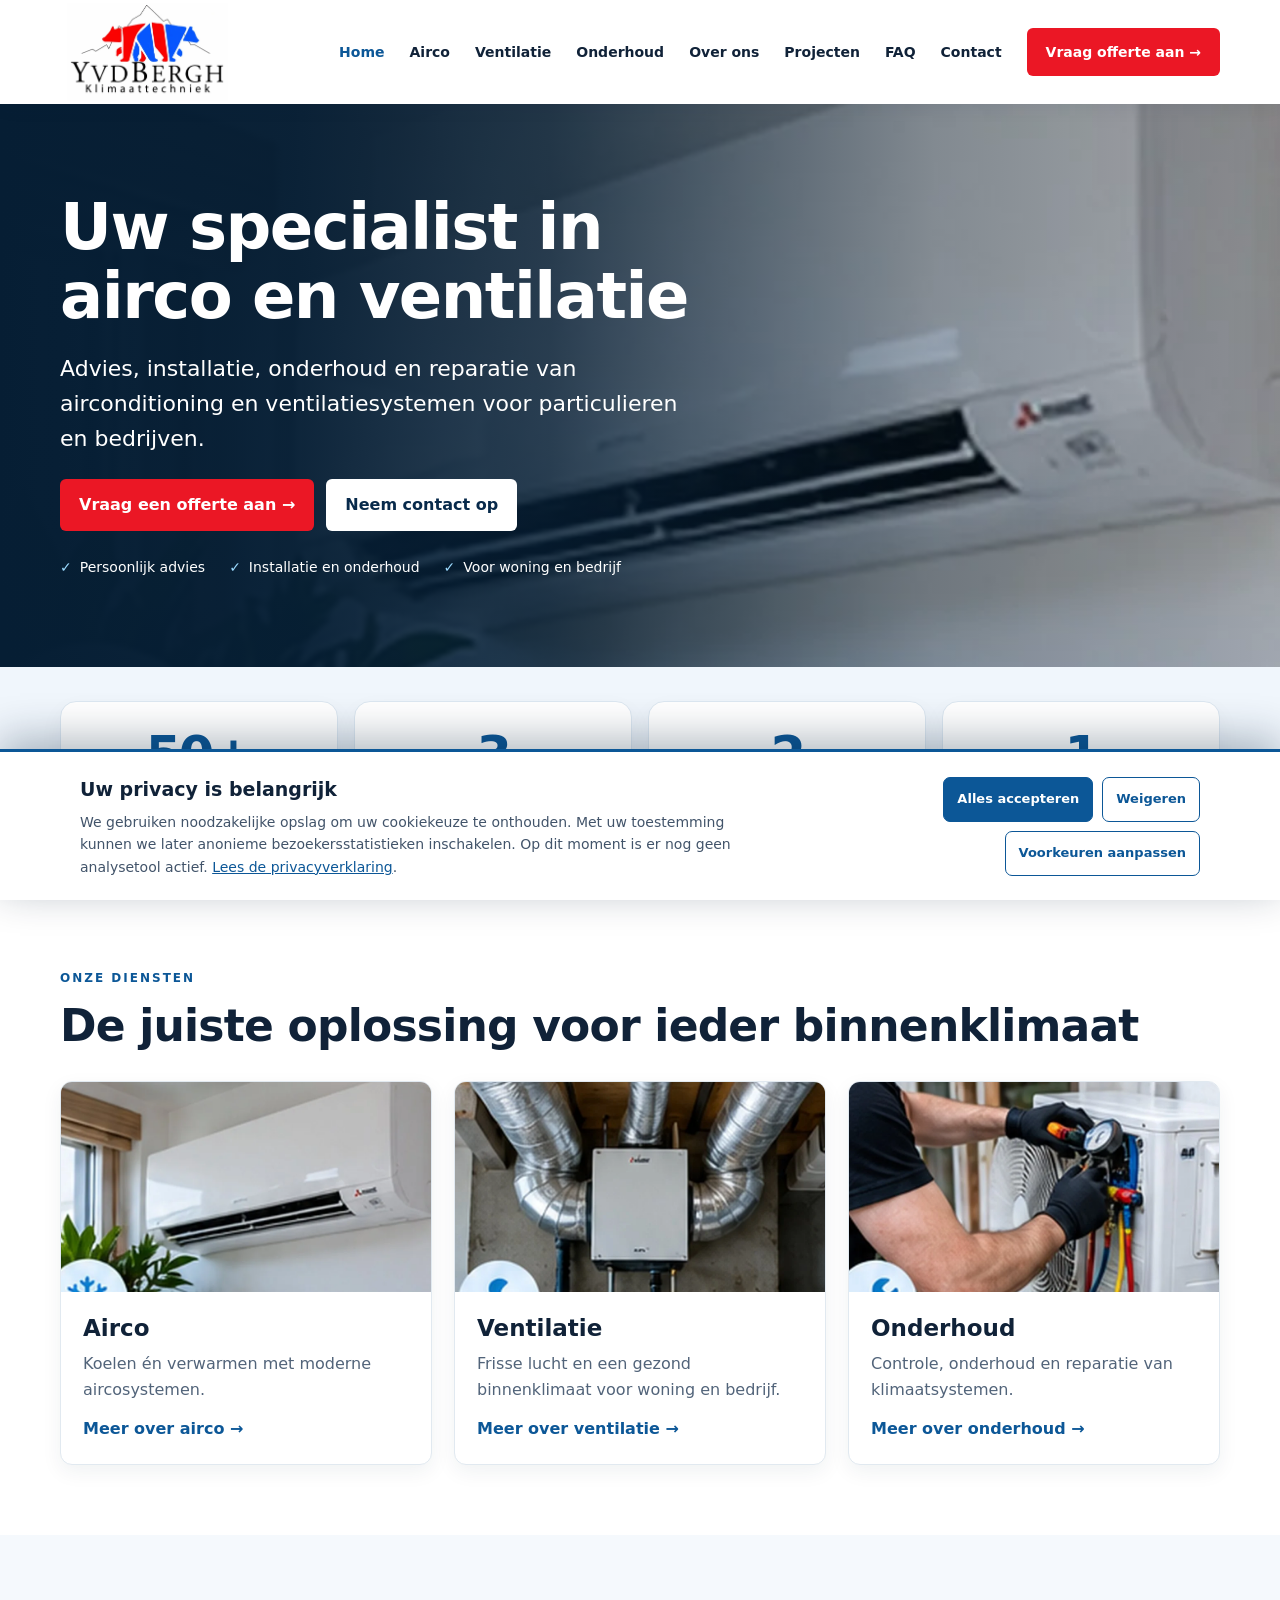
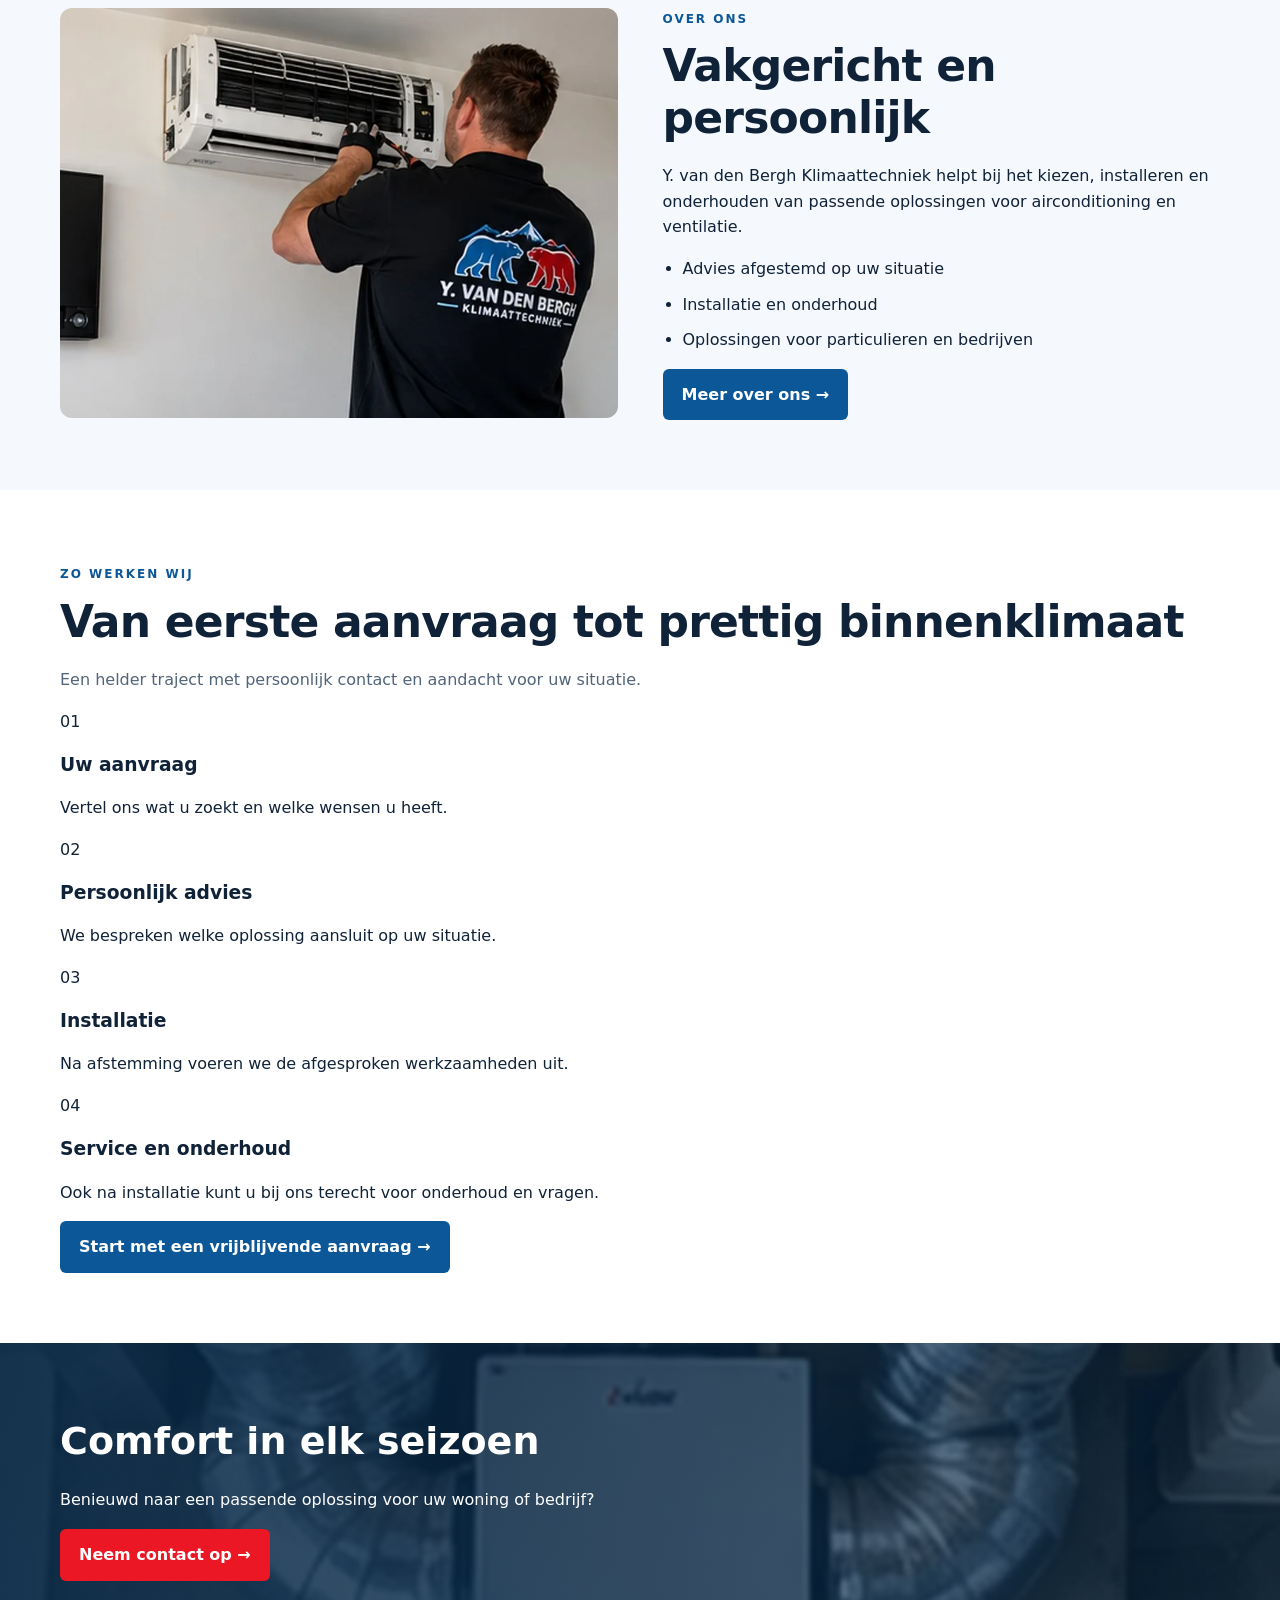
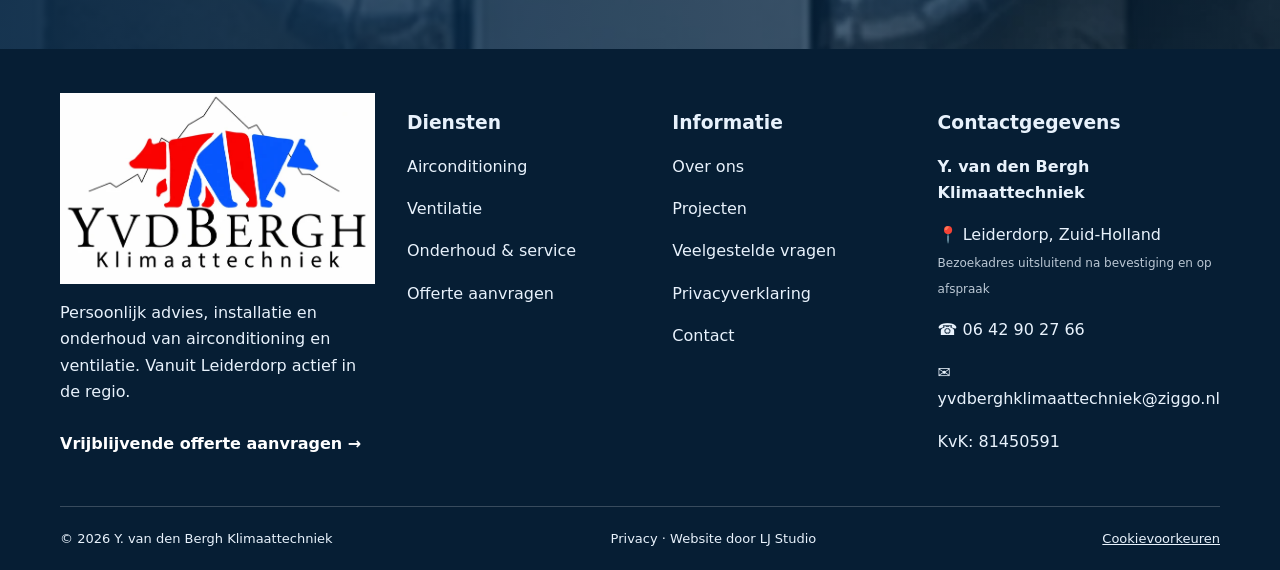
==== commit 12910c65: "Voeg subtiele, toegankelijke websiteanimaties en stappenplan toe" ====
--- a/index.html
+++ b/index.html
@@ -1,3 +1,3 @@
 <!DOCTYPE html>
 
-<html lang="nl"><head><meta charset="utf-8"/><meta content="width=device-width, initial-scale=1" name="viewport"/><title>Airco, ventilatie en onderhoud | Y. van den Bergh Klimaattechniek</title><meta content="Advies, installatie en onderhoud van airconditioning en ventilatie voor particulieren en bedrijven." name="description"/><meta content="index,follow" name="robots"/><meta content="#082a4b" name="theme-color"/><link href="https://www.yvdberghklimaattechniek.nl/" rel="canonical"/><link href="style.css" rel="stylesheet"/><script defer="" src="script.js"></script><link rel="icon" href="favicon.svg" type="image/svg+xml"/><link rel="shortcut icon" href="assets/logo.webp" type="image/webp"/></head><body><header class="header"><div class="container navwrap"><a aria-label="Naar homepage" class="brand" href="index.html"><img alt="Logo met rode en blauwe ijsberen - Y. van den Bergh Klimaattechniek" loading="lazy" src="assets/logo.webp"/></a><button aria-controls="navlinks" aria-expanded="false" aria-label="Navigatiemenu" class="menu">☰</button><nav aria-label="Hoofdnavigatie" class="links" id="navlinks"><a class="active" href="index.html">Home</a><a href="airco.html">Airco</a><a href="ventilatie.html">Ventilatie</a><a href="onderhoud.html">Onderhoud</a><a href="over-ons.html">Over ons</a><a href="projecten.html">Projecten</a><a href="veelgestelde-vragen.html">FAQ</a><a href="contact.html">Contact</a><a class="btn" href="offerte.html">Vraag offerte aan →</a></nav></div></header><main><section class="hero hero-slideshow"><div class="hero-slides" aria-hidden="true"><div class="hero-slide is-active" style="background-image:url('assets/airco.webp')"></div><div class="hero-slide" style="background-image:url('assets/ventilatie.webp')"></div><div class="hero-slide" style="background-image:url('assets/onderhoud.webp')"></div></div><div class="container hero-content"><h1>Uw specialist in airco en ventilatie</h1><p>Advies, installatie, onderhoud en reparatie van airconditioning en ventilatiesystemen voor particulieren en bedrijven.</p><div class="actions"><a class="btn" href="offerte.html">Vraag een offerte aan →</a><a class="btn alt" href="contact.html">Neem contact op</a></div><div class="checks"><span>Persoonlijk advies</span><span>Installatie en onderhoud</span><span>Voor woning en bedrijf</span></div></div></section><section class="stats-section" aria-label="In het kort"><div class="container"><div class="stats-grid"><div class="stat-card"><span class="stat-number" data-count="50" data-suffix="+">50+</span><span class="stat-label">Tevreden klanten</span></div><div class="stat-card"><span class="stat-number" data-count="3">3</span><span class="stat-label">Specialisaties: airco, ventilatie en onderhoud</span></div><div class="stat-card"><span class="stat-number" data-count="2">2</span><span class="stat-label">Voor particulieren én bedrijven</span></div><div class="stat-card"><span class="stat-number" data-count="1">1</span><span class="stat-label">Persoonlijk aanspreekpunt</span></div></div></div></section><section class="section"><div class="container"><span class="eyebrow">Onze diensten</span><h2>De juiste oplossing voor ieder binnenklimaat</h2><div class="grid"><article class="card service-card"><a class="service-card-link" href="airco.html" aria-label="Bekijk airco"><img alt="Airco - illustratieve voorbeeldafbeelding" loading="lazy" src="assets/airco.webp"/><div class="body"><h3>Airco</h3><p>Koelen én verwarmen met moderne aircosystemen.</p><span class="textlink">Meer over airco →</span></div></a></article><article class="card service-card"><a class="service-card-link" href="ventilatie.html" aria-label="Bekijk ventilatie"><img alt="Ventilatie - illustratieve voorbeeldafbeelding" loading="lazy" src="assets/ventilatie.webp"/><div class="body"><h3>Ventilatie</h3><p>Frisse lucht en een gezond binnenklimaat voor woning en bedrijf.</p><span class="textlink">Meer over ventilatie →</span></div></a></article><article class="card service-card"><a class="service-card-link" href="onderhoud.html" aria-label="Bekijk onderhoud"><img alt="Onderhoud - illustratieve voorbeeldafbeelding" loading="lazy" src="assets/onderhoud.webp"/><div class="body"><h3>Onderhoud</h3><p>Controle, onderhoud en reparatie van klimaatsystemen.</p><span class="textlink">Meer over onderhoud →</span></div></a></article></div></div></section><section class="section soft"><div class="container split"><img alt="Illustratie van een monteur aan het werk bij een airconditioner" loading="lazy" src="assets/monteur.webp"/><div><span class="eyebrow">Over ons</span><h2>Vakgericht en persoonlijk</h2><p>Y. van den Bergh Klimaattechniek helpt bij het kiezen, installeren en onderhouden van passende oplossingen voor airconditioning en ventilatie.</p><ul><li>Advies afgestemd op uw situatie</li><li>Installatie en onderhoud</li><li>Oplossingen voor particulieren en bedrijven</li></ul><a class="btn blue" href="over-ons.html">Meer over ons →</a></div></div></section><section class="banner"><div class="container"><h2>Comfort in elk seizoen</h2><p>Benieuwd naar een passende oplossing voor uw woning of bedrijf?</p><a class="btn" href="contact.html">Neem contact op →</a></div></section></main><footer class="footer"><div class="container"><div class="footgrid expanded"><div><a href="index.html"><img alt="Y. van den Bergh Klimaattechniek – ijsberenlogo" loading="lazy" src="assets/logo.webp"/></a><p>Persoonlijk advies, installatie en onderhoud van airconditioning en ventilatie. Vanuit Leiderdorp actief in de regio.</p><a class="foot-cta" href="offerte.html">Vrijblijvende offerte aanvragen →</a></div><div><h3>Diensten</h3><p><a href="airco.html">Airconditioning</a></p><p><a href="ventilatie.html">Ventilatie</a></p><p><a href="onderhoud.html">Onderhoud &amp; service</a></p><p><a href="offerte.html">Offerte aanvragen</a></p></div><div><h3>Informatie</h3><p><a href="over-ons.html">Over ons</a></p><p><a href="projecten.html">Projecten</a></p><p><a href="veelgestelde-vragen.html">Veelgestelde vragen</a></p><p><a href="privacyverklaring.html">Privacyverklaring</a></p><p><a href="contact.html">Contact</a></p></div><div><h3>Contactgegevens</h3><p><strong>Y. van den Bergh Klimaattechniek</strong></p><p><span aria-hidden="true">📍</span> Leiderdorp, Zuid-Holland<br/><small>Bezoekadres uitsluitend na bevestiging en op afspraak</small></p><p><span aria-hidden="true">☎</span> <a href="tel:+31642902766">06 42 90 27 66</a></p><p><span aria-hidden="true">✉</span> <a href="mailto:yvdberghklimaattechniek@ziggo.nl">yvdberghklimaattechniek@ziggo.nl</a></p><p>KvK: 81450591</p></div></div><div class="footerbottom"><span>© 2026 Y. van den Bergh Klimaattechniek</span><span><a href="privacyverklaring.html">Privacy</a> · Website door <a href="https://www.ljstudio.nl/" rel="noopener">LJ Studio</a></span></div></div></footer></body></html>+<html lang="nl"><head><meta charset="utf-8"/><meta content="width=device-width, initial-scale=1" name="viewport"/><title>Airco, ventilatie en onderhoud | Y. van den Bergh Klimaattechniek</title><meta content="Advies, installatie en onderhoud van airconditioning en ventilatie voor particulieren en bedrijven." name="description"/><meta content="index,follow" name="robots"/><meta content="#082a4b" name="theme-color"/><link href="https://www.yvdberghklimaattechniek.nl/" rel="canonical"/><link href="style.css" rel="stylesheet"/><script defer="" src="script.js"></script><link rel="icon" href="favicon.svg" type="image/svg+xml"/><link rel="shortcut icon" href="assets/logo.webp" type="image/webp"/></head><body><header class="header"><div class="container navwrap"><a aria-label="Naar homepage" class="brand" href="index.html"><img alt="Logo met rode en blauwe ijsberen - Y. van den Bergh Klimaattechniek" loading="lazy" src="assets/logo.webp"/></a><button aria-controls="navlinks" aria-expanded="false" aria-label="Navigatiemenu" class="menu">☰</button><nav aria-label="Hoofdnavigatie" class="links" id="navlinks"><a class="active" href="index.html">Home</a><a href="airco.html">Airco</a><a href="ventilatie.html">Ventilatie</a><a href="onderhoud.html">Onderhoud</a><a href="over-ons.html">Over ons</a><a href="projecten.html">Projecten</a><a href="veelgestelde-vragen.html">FAQ</a><a href="contact.html">Contact</a><a class="btn" href="offerte.html">Vraag offerte aan →</a></nav></div></header><main><section class="hero hero-slideshow"><div class="hero-slides" aria-hidden="true"><div class="hero-slide is-active" style="background-image:url('assets/airco.webp')"></div><div class="hero-slide" style="background-image:url('assets/ventilatie.webp')"></div><div class="hero-slide" style="background-image:url('assets/onderhoud.webp')"></div></div><div class="hero-airflow" aria-hidden="true"><span></span><span></span><span></span></div><div class="container hero-content"><h1>Uw specialist in airco en ventilatie</h1><p>Advies, installatie, onderhoud en reparatie van airconditioning en ventilatiesystemen voor particulieren en bedrijven.</p><div class="actions"><a class="btn" href="offerte.html">Vraag een offerte aan →</a><a class="btn alt" href="contact.html">Neem contact op</a></div><div class="checks"><span>Persoonlijk advies</span><span>Installatie en onderhoud</span><span>Voor woning en bedrijf</span></div></div></section><section class="stats-section" aria-label="In het kort"><div class="container"><div class="stats-grid"><div class="stat-card"><span class="stat-number" data-count="50" data-suffix="+">50+</span><span class="stat-label">Tevreden klanten</span></div><div class="stat-card"><span class="stat-number" data-count="3">3</span><span class="stat-label">Specialisaties: airco, ventilatie en onderhoud</span></div><div class="stat-card"><span class="stat-number" data-count="2">2</span><span class="stat-label">Voor particulieren én bedrijven</span></div><div class="stat-card"><span class="stat-number" data-count="1">1</span><span class="stat-label">Persoonlijk aanspreekpunt</span></div></div></div></section><section class="section"><div class="container"><span class="eyebrow">Onze diensten</span><h2>De juiste oplossing voor ieder binnenklimaat</h2><div class="grid"><article class="card service-card"><a class="service-card-link" href="airco.html" aria-label="Bekijk airco"><img alt="Airco - illustratieve voorbeeldafbeelding" loading="lazy" src="assets/airco.webp"/><div class="body"><h3>Airco</h3><p>Koelen én verwarmen met moderne aircosystemen.</p><span class="textlink">Meer over airco →</span></div></a></article><article class="card service-card"><a class="service-card-link" href="ventilatie.html" aria-label="Bekijk ventilatie"><img alt="Ventilatie - illustratieve voorbeeldafbeelding" loading="lazy" src="assets/ventilatie.webp"/><div class="body"><h3>Ventilatie</h3><p>Frisse lucht en een gezond binnenklimaat voor woning en bedrijf.</p><span class="textlink">Meer over ventilatie →</span></div></a></article><article class="card service-card"><a class="service-card-link" href="onderhoud.html" aria-label="Bekijk onderhoud"><img alt="Onderhoud - illustratieve voorbeeldafbeelding" loading="lazy" src="assets/onderhoud.webp"/><div class="body"><h3>Onderhoud</h3><p>Controle, onderhoud en reparatie van klimaatsystemen.</p><span class="textlink">Meer over onderhoud →</span></div></a></article></div></div></section><section class="section soft"><div class="container split"><img alt="Illustratie van een monteur aan het werk bij een airconditioner" loading="lazy" src="assets/monteur.webp"/><div><span class="eyebrow">Over ons</span><h2>Vakgericht en persoonlijk</h2><p>Y. van den Bergh Klimaattechniek helpt bij het kiezen, installeren en onderhouden van passende oplossingen voor airconditioning en ventilatie.</p><ul><li>Advies afgestemd op uw situatie</li><li>Installatie en onderhoud</li><li>Oplossingen voor particulieren en bedrijven</li></ul><a class="btn blue" href="over-ons.html">Meer over ons →</a></div></div></section><section class="section process-section" aria-labelledby="process-heading"><div class="container"><span class="eyebrow">Zo werken wij</span><h2 id="process-heading">Van eerste aanvraag tot prettig binnenklimaat</h2><p class="intro">Een helder traject met persoonlijk contact en aandacht voor uw situatie.</p><div class="process-steps"><div class="process-step"><span class="process-number">01</span><h3>Uw aanvraag</h3><p>Vertel ons wat u zoekt en welke wensen u heeft.</p></div><div class="process-step"><span class="process-number">02</span><h3>Persoonlijk advies</h3><p>We bespreken welke oplossing aansluit op uw situatie.</p></div><div class="process-step"><span class="process-number">03</span><h3>Installatie</h3><p>Na afstemming voeren we de afgesproken werkzaamheden uit.</p></div><div class="process-step"><span class="process-number">04</span><h3>Service en onderhoud</h3><p>Ook na installatie kunt u bij ons terecht voor onderhoud en vragen.</p></div></div><a class="btn blue" href="offerte.html">Start met een vrijblijvende aanvraag →</a></div></section><section class="banner"><div class="container"><h2>Comfort in elk seizoen</h2><p>Benieuwd naar een passende oplossing voor uw woning of bedrijf?</p><a class="btn" href="contact.html">Neem contact op →</a></div></section></main><footer class="footer"><div class="container"><div class="footgrid expanded"><div><a href="index.html"><img alt="Y. van den Bergh Klimaattechniek – ijsberenlogo" loading="lazy" src="assets/logo.webp"/></a><p>Persoonlijk advies, installatie en onderhoud van airconditioning en ventilatie. Vanuit Leiderdorp actief in de regio.</p><a class="foot-cta" href="offerte.html">Vrijblijvende offerte aanvragen →</a></div><div><h3>Diensten</h3><p><a href="airco.html">Airconditioning</a></p><p><a href="ventilatie.html">Ventilatie</a></p><p><a href="onderhoud.html">Onderhoud &amp; service</a></p><p><a href="offerte.html">Offerte aanvragen</a></p></div><div><h3>Informatie</h3><p><a href="over-ons.html">Over ons</a></p><p><a href="projecten.html">Projecten</a></p><p><a href="veelgestelde-vragen.html">Veelgestelde vragen</a></p><p><a href="privacyverklaring.html">Privacyverklaring</a></p><p><a href="contact.html">Contact</a></p></div><div><h3>Contactgegevens</h3><p><strong>Y. van den Bergh Klimaattechniek</strong></p><p><span aria-hidden="true">📍</span> Leiderdorp, Zuid-Holland<br/><small>Bezoekadres uitsluitend na bevestiging en op afspraak</small></p><p><span aria-hidden="true">☎</span> <a href="tel:+31642902766">06 42 90 27 66</a></p><p><span aria-hidden="true">✉</span> <a href="mailto:yvdberghklimaattechniek@ziggo.nl">yvdberghklimaattechniek@ziggo.nl</a></p><p>KvK: 81450591</p></div></div><div class="footerbottom"><span>© 2026 Y. van den Bergh Klimaattechniek</span><span><a href="privacyverklaring.html">Privacy</a> · Website door <a href="https://www.ljstudio.nl/" rel="noopener">LJ Studio</a></span></div></div></footer></body></html>
--- a/style.css
+++ b/style.css
@@ -114,3 +114,28 @@
 .hero.hero-slideshow p{max-width:640px}
 @media(max-width:780px){.hero.hero-slideshow{min-height:530px}.hero.hero-slideshow .hero-slide{background-position:60% center}.hero.hero-slideshow::before{background:linear-gradient(90deg,rgba(6,30,52,.96),rgba(6,30,52,.83) 62%,rgba(6,30,52,.5))}.hero.hero-slideshow>.container.hero-content{padding:64px 0}}
 @media(max-width:480px){.hero.hero-slideshow>.container.hero-content{width:calc(100% - 36px)}.hero.hero-slideshow h1{font-size:clamp(34px,9vw,46px)}}
+
+/* Volledig klikbare dienstenkaarten */
+.service-card{transition:transform .2s ease,box-shadow .2s ease}
+.service-card-link{display:block;height:100%;color:inherit;text-decoration:none}
+.service-card-link:focus-visible{outline:3px solid #0c5797;outline-offset:-3px;border-radius:12px}
+.service-card:hover,.service-card:focus-within{transform:translateY(-5px);box-shadow:0 15px 32px #122b4424}
+.service-card .textlink{display:inline-block}
+/* Google Reviews: eerlijke demoweergave zonder verzonnen reviews */
+.google-reviews-heading{display:flex;align-items:center;justify-content:space-between;gap:24px;flex-wrap:wrap;margin-bottom:28px}
+.google-review-mark{display:flex;align-items:center;gap:10px;background:#fff;border:1px solid #dde6ef;border-radius:999px;padding:10px 17px;font-weight:750}
+.google-g{font-size:27px;font-weight:900;color:#4285f4}
+.google-reviews-grid{display:grid;grid-template-columns:minmax(260px,.8fr) minmax(300px,1.2fr);gap:22px}
+.google-rating-card,.google-review-example{border:1px solid #dce6ef;background:#fff;border-radius:18px;padding:30px;box-shadow:0 10px 28px #1022380b}
+.google-demo-label{font-size:11px;letter-spacing:.1em;font-weight:800;color:#536b81}
+.google-rating-placeholder{font-size:70px;font-weight:850;line-height:1.2;margin-top:12px;color:#0c5797}
+.google-rating-scale{font-size:23px;color:#61758a;font-weight:600}
+.google-stars{font-size:27px;letter-spacing:4px;color:#e7a42d}
+.google-rating-card p,.google-review-example p,.google-reviews-bottom p{color:#52647a}
+.google-review-count,.google-review-note{font-size:13px;color:#60758b}
+.google-example-avatar{width:44px;height:44px;border-radius:50%;background:#e9f2fb;display:flex;align-items:center;justify-content:center;margin-top:20px;color:#0c5797}
+.google-review-example h3{margin:14px 0 6px;font-size:22px}
+.google-reviews-bottom{display:flex;justify-content:space-between;align-items:center;gap:20px;flex-wrap:wrap;margin-top:22px}
+.google-reviews-bottom p{max-width:680px}
+@media(max-width:700px){.google-reviews-grid{grid-template-columns:1fr}.google-rating-card,.google-review-example{padding:23px}.google-reviews-bottom .btn{width:100%}}
+@media(prefers-reduced-motion:reduce){.service-card{transition:none}}
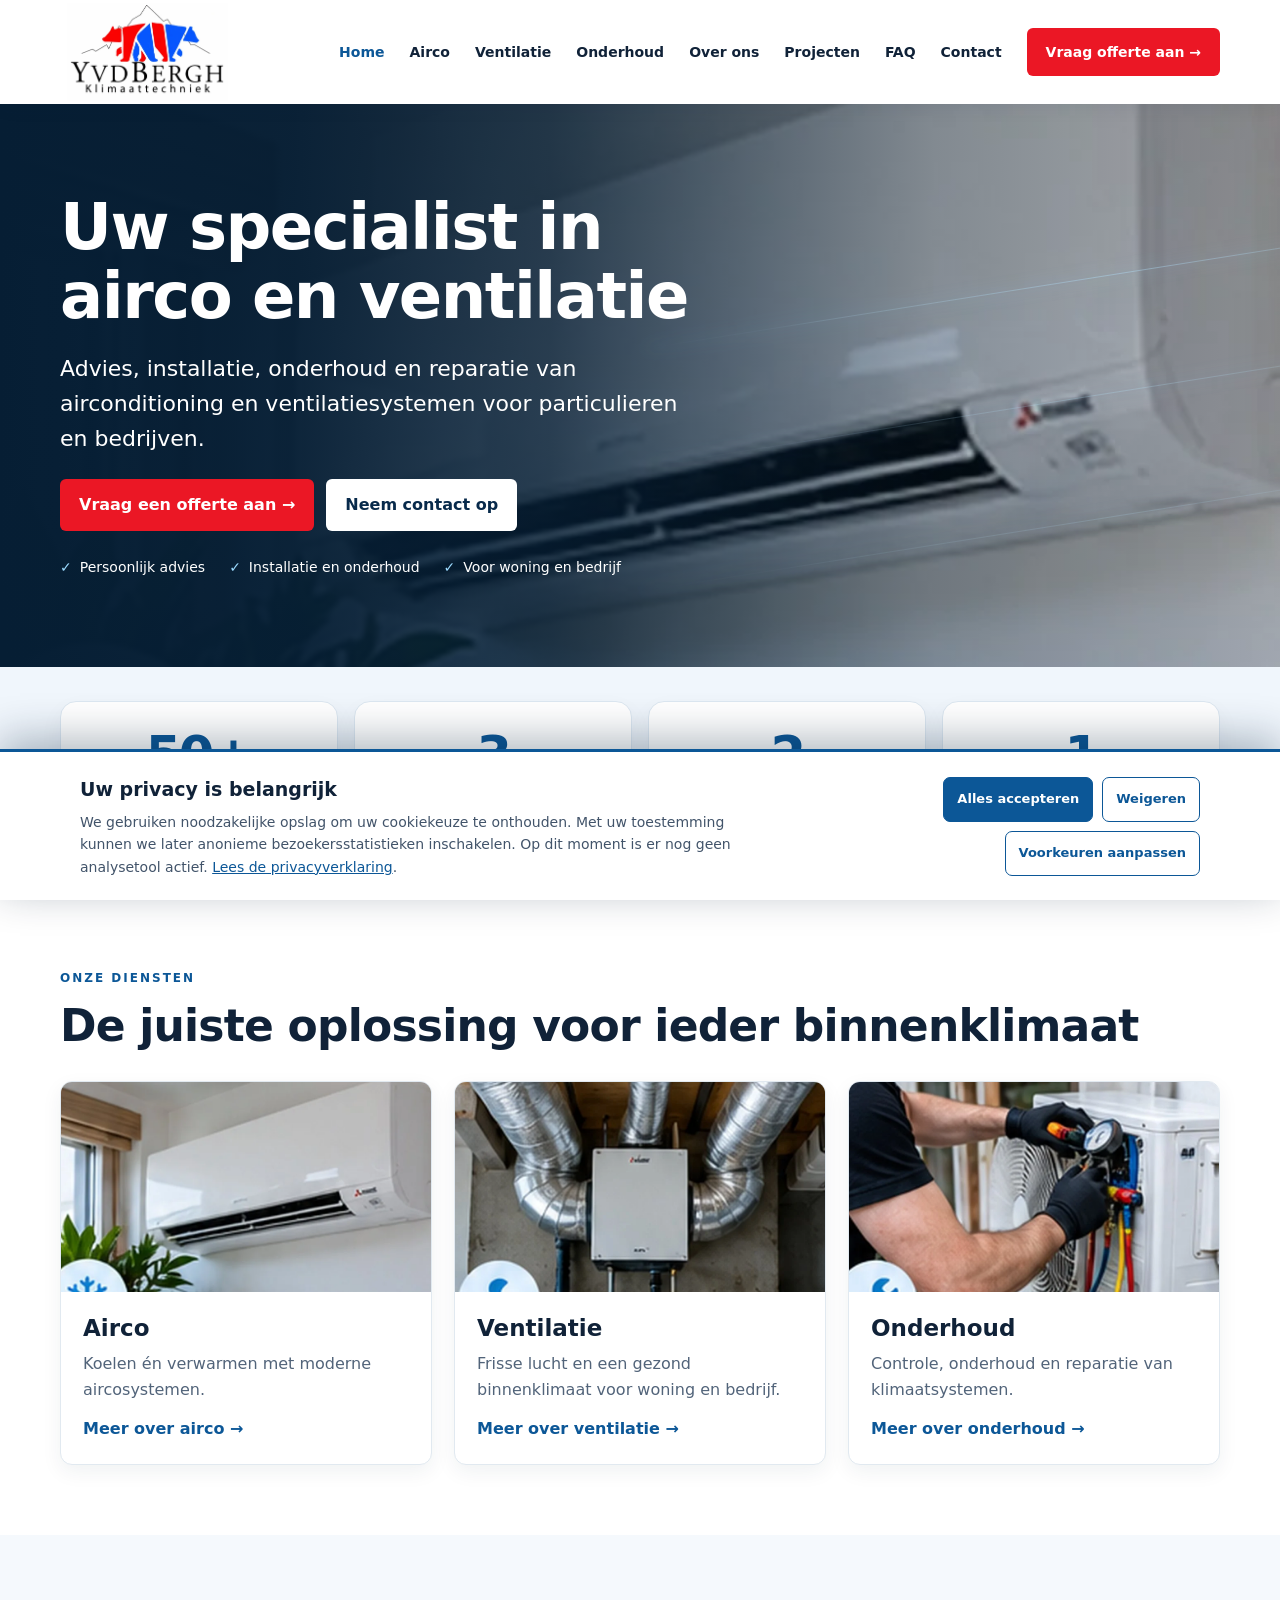
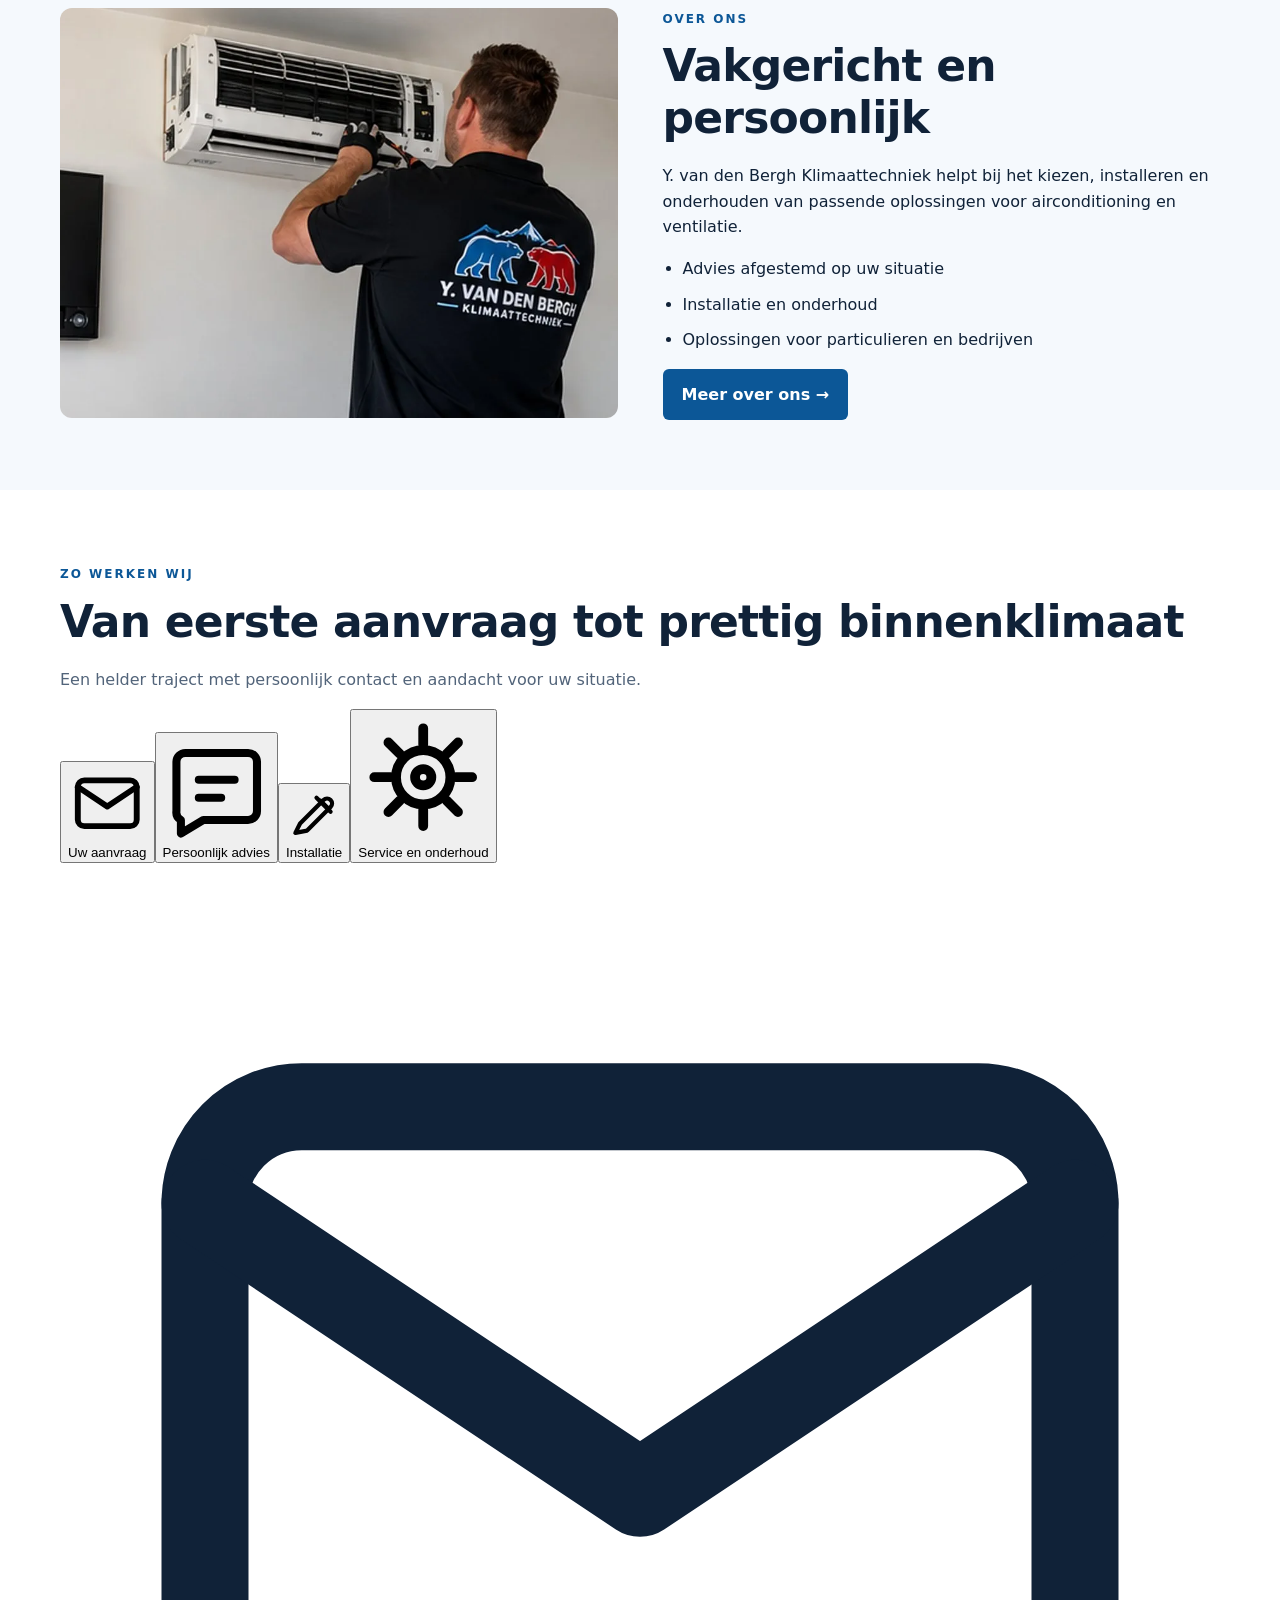
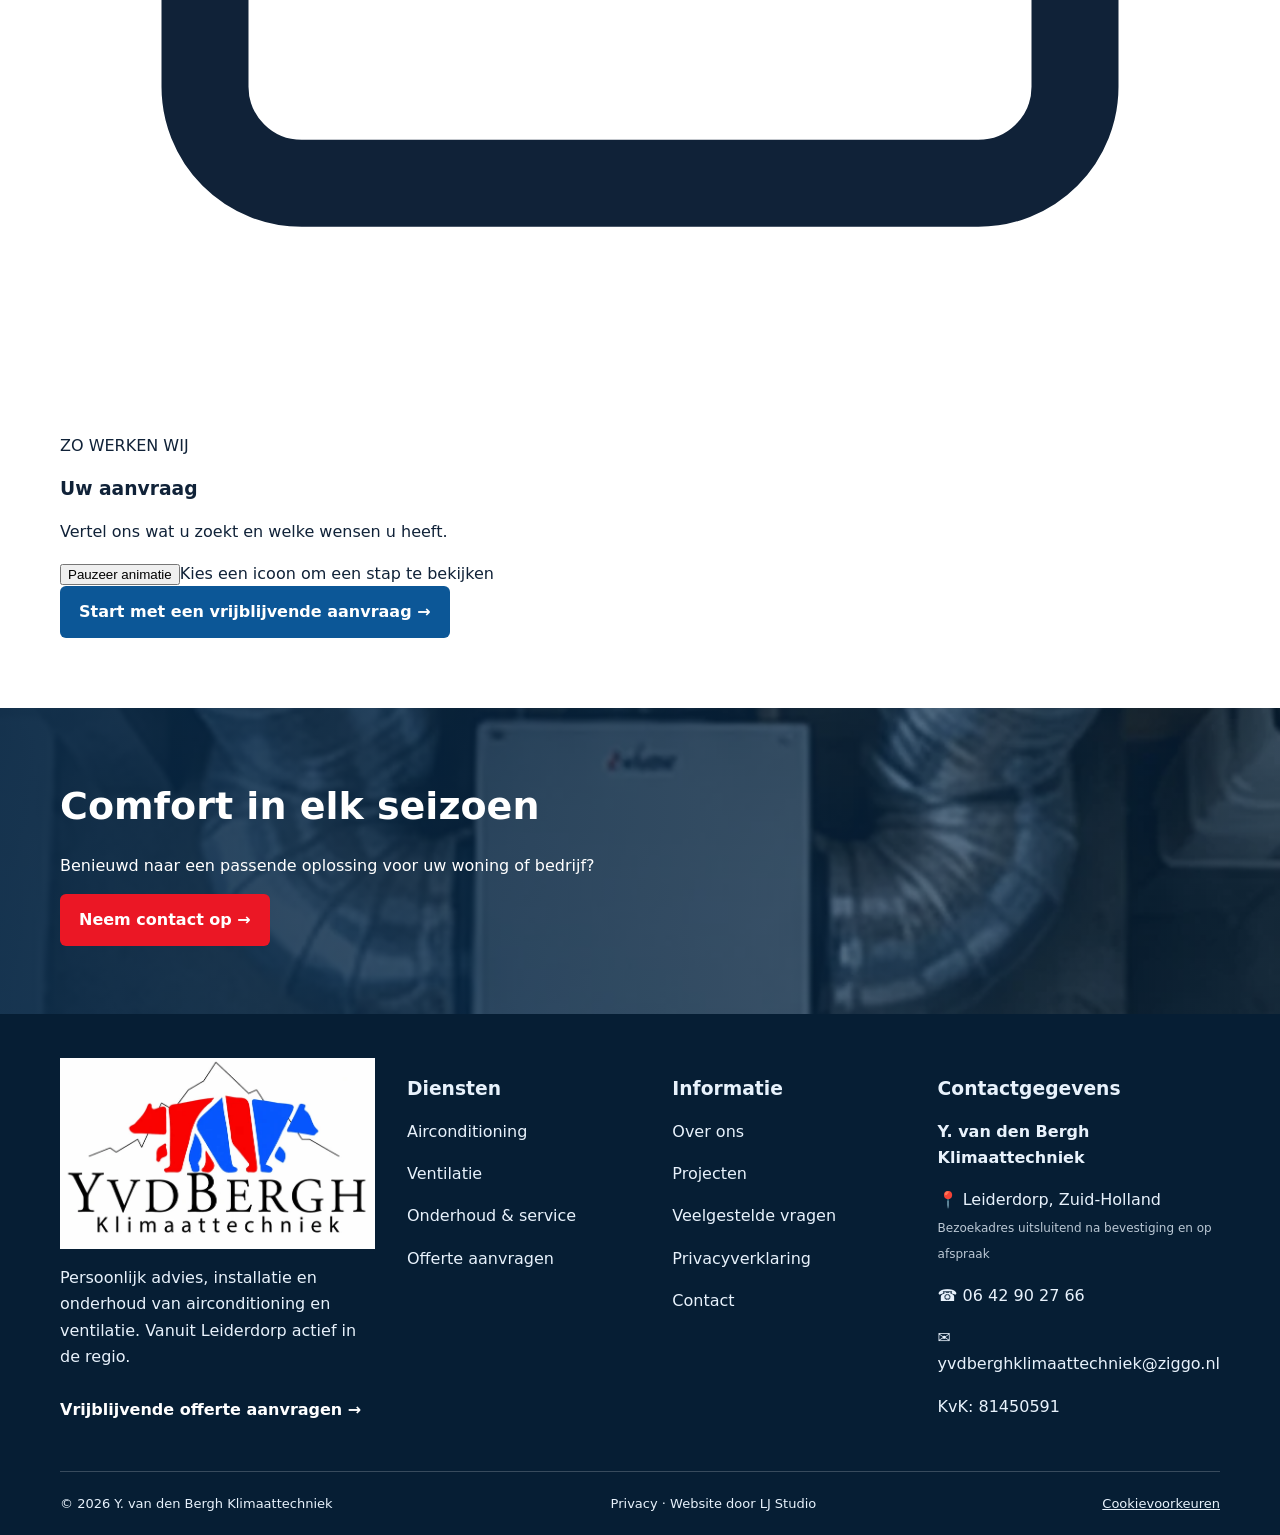
==== commit c1fbeda8: "Maak interactief icoon-stappenplan zoals Asbest, responsief en toegankelijk" ====
--- a/index.html
+++ b/index.html
@@ -1,3 +1,3 @@
 <!DOCTYPE html>
 
-<html lang="nl"><head><meta charset="utf-8"/><meta content="width=device-width, initial-scale=1" name="viewport"/><title>Airco, ventilatie en onderhoud | Y. van den Bergh Klimaattechniek</title><meta content="Advies, installatie en onderhoud van airconditioning en ventilatie voor particulieren en bedrijven." name="description"/><meta content="index,follow" name="robots"/><meta content="#082a4b" name="theme-color"/><link href="https://www.yvdberghklimaattechniek.nl/" rel="canonical"/><link href="style.css" rel="stylesheet"/><script defer="" src="script.js"></script><link rel="icon" href="favicon.svg" type="image/svg+xml"/><link rel="shortcut icon" href="assets/logo.webp" type="image/webp"/></head><body><header class="header"><div class="container navwrap"><a aria-label="Naar homepage" class="brand" href="index.html"><img alt="Logo met rode en blauwe ijsberen - Y. van den Bergh Klimaattechniek" loading="lazy" src="assets/logo.webp"/></a><button aria-controls="navlinks" aria-expanded="false" aria-label="Navigatiemenu" class="menu">☰</button><nav aria-label="Hoofdnavigatie" class="links" id="navlinks"><a class="active" href="index.html">Home</a><a href="airco.html">Airco</a><a href="ventilatie.html">Ventilatie</a><a href="onderhoud.html">Onderhoud</a><a href="over-ons.html">Over ons</a><a href="projecten.html">Projecten</a><a href="veelgestelde-vragen.html">FAQ</a><a href="contact.html">Contact</a><a class="btn" href="offerte.html">Vraag offerte aan →</a></nav></div></header><main><section class="hero hero-slideshow"><div class="hero-slides" aria-hidden="true"><div class="hero-slide is-active" style="background-image:url('assets/airco.webp')"></div><div class="hero-slide" style="background-image:url('assets/ventilatie.webp')"></div><div class="hero-slide" style="background-image:url('assets/onderhoud.webp')"></div></div><div class="hero-airflow" aria-hidden="true"><span></span><span></span><span></span></div><div class="container hero-content"><h1>Uw specialist in airco en ventilatie</h1><p>Advies, installatie, onderhoud en reparatie van airconditioning en ventilatiesystemen voor particulieren en bedrijven.</p><div class="actions"><a class="btn" href="offerte.html">Vraag een offerte aan →</a><a class="btn alt" href="contact.html">Neem contact op</a></div><div class="checks"><span>Persoonlijk advies</span><span>Installatie en onderhoud</span><span>Voor woning en bedrijf</span></div></div></section><section class="stats-section" aria-label="In het kort"><div class="container"><div class="stats-grid"><div class="stat-card"><span class="stat-number" data-count="50" data-suffix="+">50+</span><span class="stat-label">Tevreden klanten</span></div><div class="stat-card"><span class="stat-number" data-count="3">3</span><span class="stat-label">Specialisaties: airco, ventilatie en onderhoud</span></div><div class="stat-card"><span class="stat-number" data-count="2">2</span><span class="stat-label">Voor particulieren én bedrijven</span></div><div class="stat-card"><span class="stat-number" data-count="1">1</span><span class="stat-label">Persoonlijk aanspreekpunt</span></div></div></div></section><section class="section"><div class="container"><span class="eyebrow">Onze diensten</span><h2>De juiste oplossing voor ieder binnenklimaat</h2><div class="grid"><article class="card service-card"><a class="service-card-link" href="airco.html" aria-label="Bekijk airco"><img alt="Airco - illustratieve voorbeeldafbeelding" loading="lazy" src="assets/airco.webp"/><div class="body"><h3>Airco</h3><p>Koelen én verwarmen met moderne aircosystemen.</p><span class="textlink">Meer over airco →</span></div></a></article><article class="card service-card"><a class="service-card-link" href="ventilatie.html" aria-label="Bekijk ventilatie"><img alt="Ventilatie - illustratieve voorbeeldafbeelding" loading="lazy" src="assets/ventilatie.webp"/><div class="body"><h3>Ventilatie</h3><p>Frisse lucht en een gezond binnenklimaat voor woning en bedrijf.</p><span class="textlink">Meer over ventilatie →</span></div></a></article><article class="card service-card"><a class="service-card-link" href="onderhoud.html" aria-label="Bekijk onderhoud"><img alt="Onderhoud - illustratieve voorbeeldafbeelding" loading="lazy" src="assets/onderhoud.webp"/><div class="body"><h3>Onderhoud</h3><p>Controle, onderhoud en reparatie van klimaatsystemen.</p><span class="textlink">Meer over onderhoud →</span></div></a></article></div></div></section><section class="section soft"><div class="container split"><img alt="Illustratie van een monteur aan het werk bij een airconditioner" loading="lazy" src="assets/monteur.webp"/><div><span class="eyebrow">Over ons</span><h2>Vakgericht en persoonlijk</h2><p>Y. van den Bergh Klimaattechniek helpt bij het kiezen, installeren en onderhouden van passende oplossingen voor airconditioning en ventilatie.</p><ul><li>Advies afgestemd op uw situatie</li><li>Installatie en onderhoud</li><li>Oplossingen voor particulieren en bedrijven</li></ul><a class="btn blue" href="over-ons.html">Meer over ons →</a></div></div></section><section class="section process-section" aria-labelledby="process-heading"><div class="container"><span class="eyebrow">Zo werken wij</span><h2 id="process-heading">Van eerste aanvraag tot prettig binnenklimaat</h2><p class="intro">Een helder traject met persoonlijk contact en aandacht voor uw situatie.</p><div class="process-steps"><div class="process-step"><span class="process-number">01</span><h3>Uw aanvraag</h3><p>Vertel ons wat u zoekt en welke wensen u heeft.</p></div><div class="process-step"><span class="process-number">02</span><h3>Persoonlijk advies</h3><p>We bespreken welke oplossing aansluit op uw situatie.</p></div><div class="process-step"><span class="process-number">03</span><h3>Installatie</h3><p>Na afstemming voeren we de afgesproken werkzaamheden uit.</p></div><div class="process-step"><span class="process-number">04</span><h3>Service en onderhoud</h3><p>Ook na installatie kunt u bij ons terecht voor onderhoud en vragen.</p></div></div><a class="btn blue" href="offerte.html">Start met een vrijblijvende aanvraag →</a></div></section><section class="banner"><div class="container"><h2>Comfort in elk seizoen</h2><p>Benieuwd naar een passende oplossing voor uw woning of bedrijf?</p><a class="btn" href="contact.html">Neem contact op →</a></div></section></main><footer class="footer"><div class="container"><div class="footgrid expanded"><div><a href="index.html"><img alt="Y. van den Bergh Klimaattechniek – ijsberenlogo" loading="lazy" src="assets/logo.webp"/></a><p>Persoonlijk advies, installatie en onderhoud van airconditioning en ventilatie. Vanuit Leiderdorp actief in de regio.</p><a class="foot-cta" href="offerte.html">Vrijblijvende offerte aanvragen →</a></div><div><h3>Diensten</h3><p><a href="airco.html">Airconditioning</a></p><p><a href="ventilatie.html">Ventilatie</a></p><p><a href="onderhoud.html">Onderhoud &amp; service</a></p><p><a href="offerte.html">Offerte aanvragen</a></p></div><div><h3>Informatie</h3><p><a href="over-ons.html">Over ons</a></p><p><a href="projecten.html">Projecten</a></p><p><a href="veelgestelde-vragen.html">Veelgestelde vragen</a></p><p><a href="privacyverklaring.html">Privacyverklaring</a></p><p><a href="contact.html">Contact</a></p></div><div><h3>Contactgegevens</h3><p><strong>Y. van den Bergh Klimaattechniek</strong></p><p><span aria-hidden="true">📍</span> Leiderdorp, Zuid-Holland<br/><small>Bezoekadres uitsluitend na bevestiging en op afspraak</small></p><p><span aria-hidden="true">☎</span> <a href="tel:+31642902766">06 42 90 27 66</a></p><p><span aria-hidden="true">✉</span> <a href="mailto:yvdberghklimaattechniek@ziggo.nl">yvdberghklimaattechniek@ziggo.nl</a></p><p>KvK: 81450591</p></div></div><div class="footerbottom"><span>© 2026 Y. van den Bergh Klimaattechniek</span><span><a href="privacyverklaring.html">Privacy</a> · Website door <a href="https://www.ljstudio.nl/" rel="noopener">LJ Studio</a></span></div></div></footer></body></html>+<html lang="nl"><head><meta charset="utf-8"/><meta content="width=device-width, initial-scale=1" name="viewport"/><title>Airco, ventilatie en onderhoud | Y. van den Bergh Klimaattechniek</title><meta content="Advies, installatie en onderhoud van airconditioning en ventilatie voor particulieren en bedrijven." name="description"/><meta content="index,follow" name="robots"/><meta content="#082a4b" name="theme-color"/><link href="https://www.yvdberghklimaattechniek.nl/" rel="canonical"/><link href="style.css" rel="stylesheet"/><script defer="" src="script.js"></script><link rel="icon" href="favicon.svg" type="image/svg+xml"/><link rel="shortcut icon" href="assets/logo.webp" type="image/webp"/></head><body><header class="header"><div class="container navwrap"><a aria-label="Naar homepage" class="brand" href="index.html"><img alt="Logo met rode en blauwe ijsberen - Y. van den Bergh Klimaattechniek" loading="lazy" src="assets/logo.webp"/></a><button aria-controls="navlinks" aria-expanded="false" aria-label="Navigatiemenu" class="menu">☰</button><nav aria-label="Hoofdnavigatie" class="links" id="navlinks"><a class="active" href="index.html">Home</a><a href="airco.html">Airco</a><a href="ventilatie.html">Ventilatie</a><a href="onderhoud.html">Onderhoud</a><a href="over-ons.html">Over ons</a><a href="projecten.html">Projecten</a><a href="veelgestelde-vragen.html">FAQ</a><a href="contact.html">Contact</a><a class="btn" href="offerte.html">Vraag offerte aan →</a></nav></div></header><main><section class="hero hero-slideshow"><div class="hero-slides" aria-hidden="true"><div class="hero-slide is-active" style="background-image:url('assets/airco.webp')"></div><div class="hero-slide" style="background-image:url('assets/ventilatie.webp')"></div><div class="hero-slide" style="background-image:url('assets/onderhoud.webp')"></div></div><div class="hero-airflow" aria-hidden="true"><span></span><span></span><span></span></div><div class="container hero-content"><h1>Uw specialist in airco en ventilatie</h1><p>Advies, installatie, onderhoud en reparatie van airconditioning en ventilatiesystemen voor particulieren en bedrijven.</p><div class="actions"><a class="btn" href="offerte.html">Vraag een offerte aan →</a><a class="btn alt" href="contact.html">Neem contact op</a></div><div class="checks"><span>Persoonlijk advies</span><span>Installatie en onderhoud</span><span>Voor woning en bedrijf</span></div></div></section><section class="stats-section" aria-label="In het kort"><div class="container"><div class="stats-grid"><div class="stat-card"><span class="stat-number" data-count="50" data-suffix="+">50+</span><span class="stat-label">Tevreden klanten</span></div><div class="stat-card"><span class="stat-number" data-count="3">3</span><span class="stat-label">Specialisaties: airco, ventilatie en onderhoud</span></div><div class="stat-card"><span class="stat-number" data-count="2">2</span><span class="stat-label">Voor particulieren én bedrijven</span></div><div class="stat-card"><span class="stat-number" data-count="1">1</span><span class="stat-label">Persoonlijk aanspreekpunt</span></div></div></div></section><section class="section"><div class="container"><span class="eyebrow">Onze diensten</span><h2>De juiste oplossing voor ieder binnenklimaat</h2><div class="grid"><article class="card service-card"><a class="service-card-link" href="airco.html" aria-label="Bekijk airco"><img alt="Airco - illustratieve voorbeeldafbeelding" loading="lazy" src="assets/airco.webp"/><div class="body"><h3>Airco</h3><p>Koelen én verwarmen met moderne aircosystemen.</p><span class="textlink">Meer over airco →</span></div></a></article><article class="card service-card"><a class="service-card-link" href="ventilatie.html" aria-label="Bekijk ventilatie"><img alt="Ventilatie - illustratieve voorbeeldafbeelding" loading="lazy" src="assets/ventilatie.webp"/><div class="body"><h3>Ventilatie</h3><p>Frisse lucht en een gezond binnenklimaat voor woning en bedrijf.</p><span class="textlink">Meer over ventilatie →</span></div></a></article><article class="card service-card"><a class="service-card-link" href="onderhoud.html" aria-label="Bekijk onderhoud"><img alt="Onderhoud - illustratieve voorbeeldafbeelding" loading="lazy" src="assets/onderhoud.webp"/><div class="body"><h3>Onderhoud</h3><p>Controle, onderhoud en reparatie van klimaatsystemen.</p><span class="textlink">Meer over onderhoud →</span></div></a></article></div></div></section><section class="section soft"><div class="container split"><img alt="Illustratie van een monteur aan het werk bij een airconditioner" loading="lazy" src="assets/monteur.webp"/><div><span class="eyebrow">Over ons</span><h2>Vakgericht en persoonlijk</h2><p>Y. van den Bergh Klimaattechniek helpt bij het kiezen, installeren en onderhouden van passende oplossingen voor airconditioning en ventilatie.</p><ul><li>Advies afgestemd op uw situatie</li><li>Installatie en onderhoud</li><li>Oplossingen voor particulieren en bedrijven</li></ul><a class="btn blue" href="over-ons.html">Meer over ons →</a></div></div></section><section class="section process-section" aria-labelledby="process-heading"><div class="container"><span class="eyebrow">Zo werken wij</span><h2 id="process-heading">Van eerste aanvraag tot prettig binnenklimaat</h2><p class="intro">Een helder traject met persoonlijk contact en aandacht voor uw situatie.</p><div class="climate-process" aria-label="Interactief stappenplan van aanvraag tot onderhoud"><div class="climate-process-track" role="group" aria-label="Kies een fase"><button class="climate-process-tab is-current" type="button" data-climate-step="0" aria-pressed="true" aria-controls="climate-process-panel"><span class="climate-process-icon" aria-hidden="true"><svg viewBox="0 0 24 24" fill="none" stroke="currentColor" stroke-width="1.8" stroke-linecap="round" stroke-linejoin="round"><rect x="3" y="5" width="18" height="14" rx="2"/><path d="m3 7 9 6 9-6"/></svg></span><span>Uw aanvraag</span></button><button class="climate-process-tab" type="button" data-climate-step="1" aria-pressed="false" aria-controls="climate-process-panel"><span class="climate-process-icon" aria-hidden="true"><svg viewBox="0 0 24 24" fill="none" stroke="currentColor" stroke-width="1.8" stroke-linecap="round" stroke-linejoin="round"><path d="M8 10h8M8 14h5"/><path d="M5 4h14a2 2 0 0 1 2 2v11a2 2 0 0 1-2 2H9l-5 3v-3a2 2 0 0 1-1-2V6a2 2 0 0 1 2-2Z"/></svg></span><span>Persoonlijk advies</span></button><button class="climate-process-tab" type="button" data-climate-step="2" aria-pressed="false" aria-controls="climate-process-panel"><span class="climate-process-icon" aria-hidden="true"><svg viewBox="0 0 24 24" fill="none" stroke="currentColor" stroke-width="1.8" stroke-linecap="round" stroke-linejoin="round"><path d="m14.7 6.3 3 3M4 20l5-1 10-10a2.1 2.1 0 0 0-3-3L6 16l-2 4Z"/><path d="M13 5 19 11"/></svg></span><span>Installatie</span></button><button class="climate-process-tab" type="button" data-climate-step="3" aria-pressed="false" aria-controls="climate-process-panel"><span class="climate-process-icon" aria-hidden="true"><svg viewBox="0 0 24 24" fill="none" stroke="currentColor" stroke-width="1.8" stroke-linecap="round" stroke-linejoin="round"><path d="M12 3v3m0 12v3M3 12h3m12 0h3M5.6 5.6l2.1 2.1m8.6 8.6 2.1 2.1m0-12.8-2.1 2.1m-8.6 8.6-2.1 2.1"/><circle cx="12" cy="12" r="5"/><circle cx="12" cy="12" r="1.5"/></svg></span><span>Service en onderhoud</span></button></div><div class="climate-process-display" id="climate-process-panel"><div class="climate-process-art" aria-hidden="true"><span class="climate-process-art-icon"><svg viewBox="0 0 24 24" fill="none" stroke="currentColor" stroke-width="1.8" stroke-linecap="round" stroke-linejoin="round"><rect x="3" y="5" width="18" height="14" rx="2"/><path d="m3 7 9 6 9-6"/></svg></span><span class="climate-process-orbit"></span></div><div class="climate-process-description"><span class="climate-process-kicker">ZO WERKEN WIJ</span><h3 class="climate-process-heading">Uw aanvraag</h3><p class="climate-process-copy">Vertel ons wat u zoekt en welke wensen u heeft.</p></div></div><div class="climate-process-controls"><button type="button" class="climate-process-pause" aria-pressed="false">Pauzeer animatie</button><span class="climate-process-hint">Kies een icoon om een stap te bekijken</span></div></div><a class="btn blue" href="offerte.html">Start met een vrijblijvende aanvraag →</a></div></section><section class="banner"><div class="container"><h2>Comfort in elk seizoen</h2><p>Benieuwd naar een passende oplossing voor uw woning of bedrijf?</p><a class="btn" href="contact.html">Neem contact op →</a></div></section></main><footer class="footer"><div class="container"><div class="footgrid expanded"><div><a href="index.html"><img alt="Y. van den Bergh Klimaattechniek – ijsberenlogo" loading="lazy" src="assets/logo.webp"/></a><p>Persoonlijk advies, installatie en onderhoud van airconditioning en ventilatie. Vanuit Leiderdorp actief in de regio.</p><a class="foot-cta" href="offerte.html">Vrijblijvende offerte aanvragen →</a></div><div><h3>Diensten</h3><p><a href="airco.html">Airconditioning</a></p><p><a href="ventilatie.html">Ventilatie</a></p><p><a href="onderhoud.html">Onderhoud &amp; service</a></p><p><a href="offerte.html">Offerte aanvragen</a></p></div><div><h3>Informatie</h3><p><a href="over-ons.html">Over ons</a></p><p><a href="projecten.html">Projecten</a></p><p><a href="veelgestelde-vragen.html">Veelgestelde vragen</a></p><p><a href="privacyverklaring.html">Privacyverklaring</a></p><p><a href="contact.html">Contact</a></p></div><div><h3>Contactgegevens</h3><p><strong>Y. van den Bergh Klimaattechniek</strong></p><p><span aria-hidden="true">📍</span> Leiderdorp, Zuid-Holland<br/><small>Bezoekadres uitsluitend na bevestiging en op afspraak</small></p><p><span aria-hidden="true">☎</span> <a href="tel:+31642902766">06 42 90 27 66</a></p><p><span aria-hidden="true">✉</span> <a href="mailto:yvdberghklimaattechniek@ziggo.nl">yvdberghklimaattechniek@ziggo.nl</a></p><p>KvK: 81450591</p></div></div><div class="footerbottom"><span>© 2026 Y. van den Bergh Klimaattechniek</span><span><a href="privacyverklaring.html">Privacy</a> · Website door <a href="https://www.ljstudio.nl/" rel="noopener">LJ Studio</a></span></div></div></footer></body></html>
--- a/style.css
+++ b/style.css
@@ -139,3 +139,33 @@
 .google-reviews-bottom p{max-width:680px}
 @media(max-width:700px){.google-reviews-grid{grid-template-columns:1fr}.google-rating-card,.google-review-example{padding:23px}.google-reviews-bottom .btn{width:100%}}
 @media(prefers-reduced-motion:reduce){.service-card{transition:none}}
+
+/* Premium micro-animaties: uitsluitend compositing en alleen bij bewegingsvoorkeur */
+.hero-airflow{position:absolute;inset:0;z-index:1;overflow:hidden;pointer-events:none}
+.hero-airflow span{position:absolute;right:-25%;width:75%;height:1px;border-radius:50%;background:linear-gradient(90deg,transparent,rgba(175,225,255,.42),transparent);box-shadow:0 0 16px 2px rgba(133,208,255,.13);transform:translate3d(0,0,0) rotate(-9deg);animation:airflow-drift 15s linear infinite}
+.hero-airflow span:nth-child(1){top:30%}.hero-airflow span:nth-child(2){top:51%;animation-delay:-5s;opacity:.65}.hero-airflow span:nth-child(3){top:73%;animation-delay:-10s;opacity:.45}
+@keyframes airflow-drift{from{transform:translate3d(0,0,0) rotate(-9deg)}to{transform:translate3d(-65%,0,0) rotate(-9deg)}}
+.service-card{will-change:auto}
+.service-card img{transition:transform .45s ease}
+.service-card .textlink{transition:color .2s ease,transform .2s ease}
+@media(hover:hover) and (pointer:fine){.service-card:hover img{transform:scale(1.045)}.service-card:hover .textlink{transform:translateX(4px);color:#074578}}
+.js-reveal-ready .reveal-on-scroll{opacity:0;transform:translate3d(0,16px,0);transition:opacity .65s ease,transform .65s cubic-bezier(.2,.7,.2,1)}
+.js-reveal-ready .reveal-on-scroll.is-visible{opacity:1;transform:none}
+.process-section{background:#fff}.process-steps{position:relative;display:grid;grid-template-columns:repeat(4,minmax(0,1fr));gap:22px;margin:38px 0 30px}
+.process-steps::before{content:"";position:absolute;left:12%;right:12%;top:25px;height:2px;background:linear-gradient(90deg,#0c5797,#a6d8f8);transform-origin:left center;transform:scaleX(0);transition:transform 1.2s ease}
+.process-steps.is-visible::before{transform:scaleX(1)}
+.process-step{position:relative;z-index:1;background:#f5f9fd;border:1px solid #dfeaf3;border-radius:14px;padding:25px 21px;min-width:0}
+.process-number{display:inline-grid;place-items:center;width:49px;height:49px;border-radius:50%;background:#0c5797;color:#fff;font-weight:800;box-shadow:0 0 0 6px #f5f9fd}
+.process-step h3{font-size:20px;margin:22px 0 9px}.process-step p{margin:0;color:#52647a;font-size:14px}
+.btn{transition:filter .2s ease,box-shadow .25s ease,transform .25s ease}
+@media(hover:hover) and (pointer:fine){a.btn:hover,button.btn:hover{transform:translateY(-2px);box-shadow:0 8px 22px rgba(7,43,78,.2)}}
+.btn:focus-visible{outline:3px solid #79bdf1;outline-offset:3px}
+@media(max-width:900px){.process-steps{grid-template-columns:repeat(2,minmax(0,1fr))}.process-steps::before{display:none}}
+@media(max-width:540px){.process-steps{grid-template-columns:1fr;gap:13px;margin-top:25px}.process-step{padding:19px}.process-step h3{margin-top:13px}.hero-airflow span{width:110%;right:-75%;opacity:.3}}
+@media(prefers-reduced-motion:reduce){html{scroll-behavior:auto}.hero-airflow{display:none}.service-card img,.service-card .textlink,.btn,.process-steps::before,.js-reveal-ready .reveal-on-scroll{animation:none!important;transition:none!important;transform:none!important;opacity:1!important}.process-steps::before{transform:scaleX(1)}}
+
+/* Reviewknop blijft zichtbaar maar niet klikbaar totdat echte Google-reviewlink bekend is. */
+.google-review-cta{display:flex;flex-direction:column;align-items:flex-start;gap:6px}
+.google-review-cta .btn:disabled{opacity:.62;cursor:not-allowed;filter:none;transform:none;box-shadow:none}
+.google-review-cta-note{font-size:12px;color:#60758b}
+@media(max-width:700px){.google-review-cta{width:100%}.google-review-cta .btn{width:100%}}
